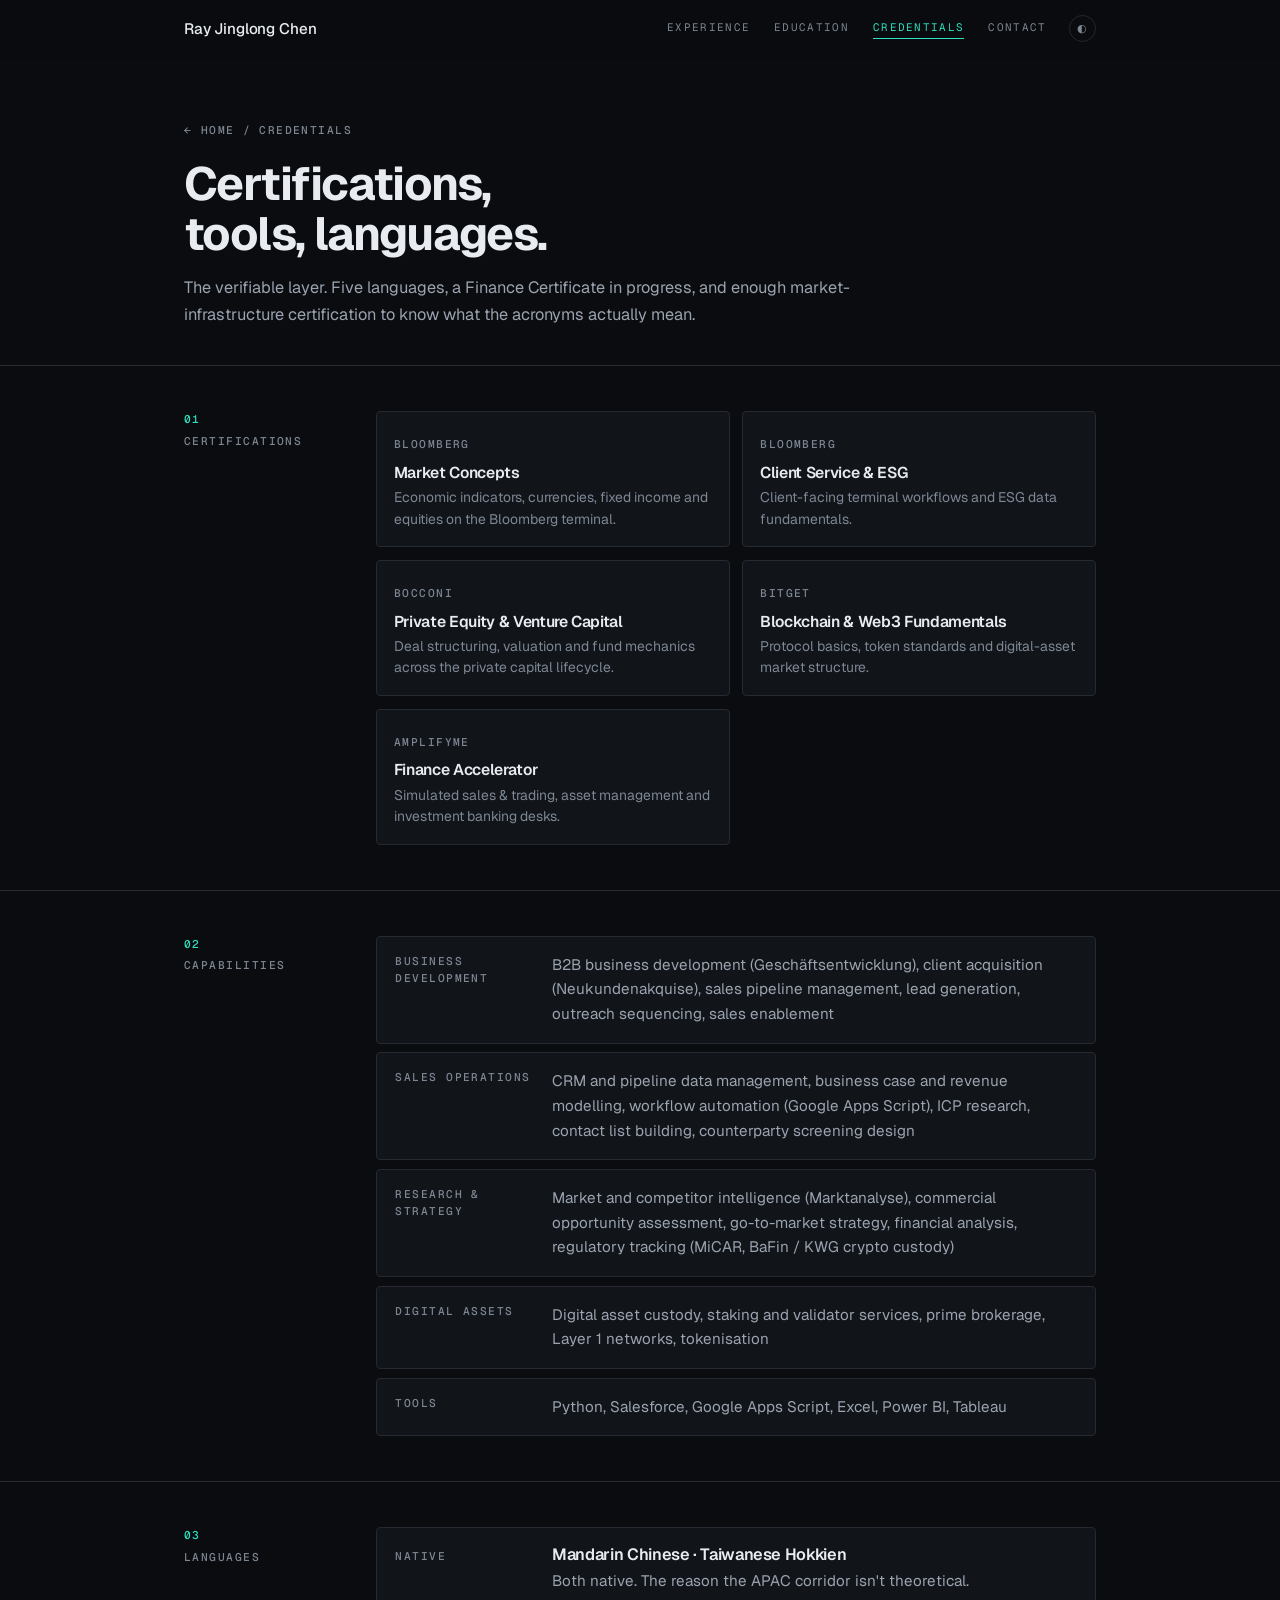
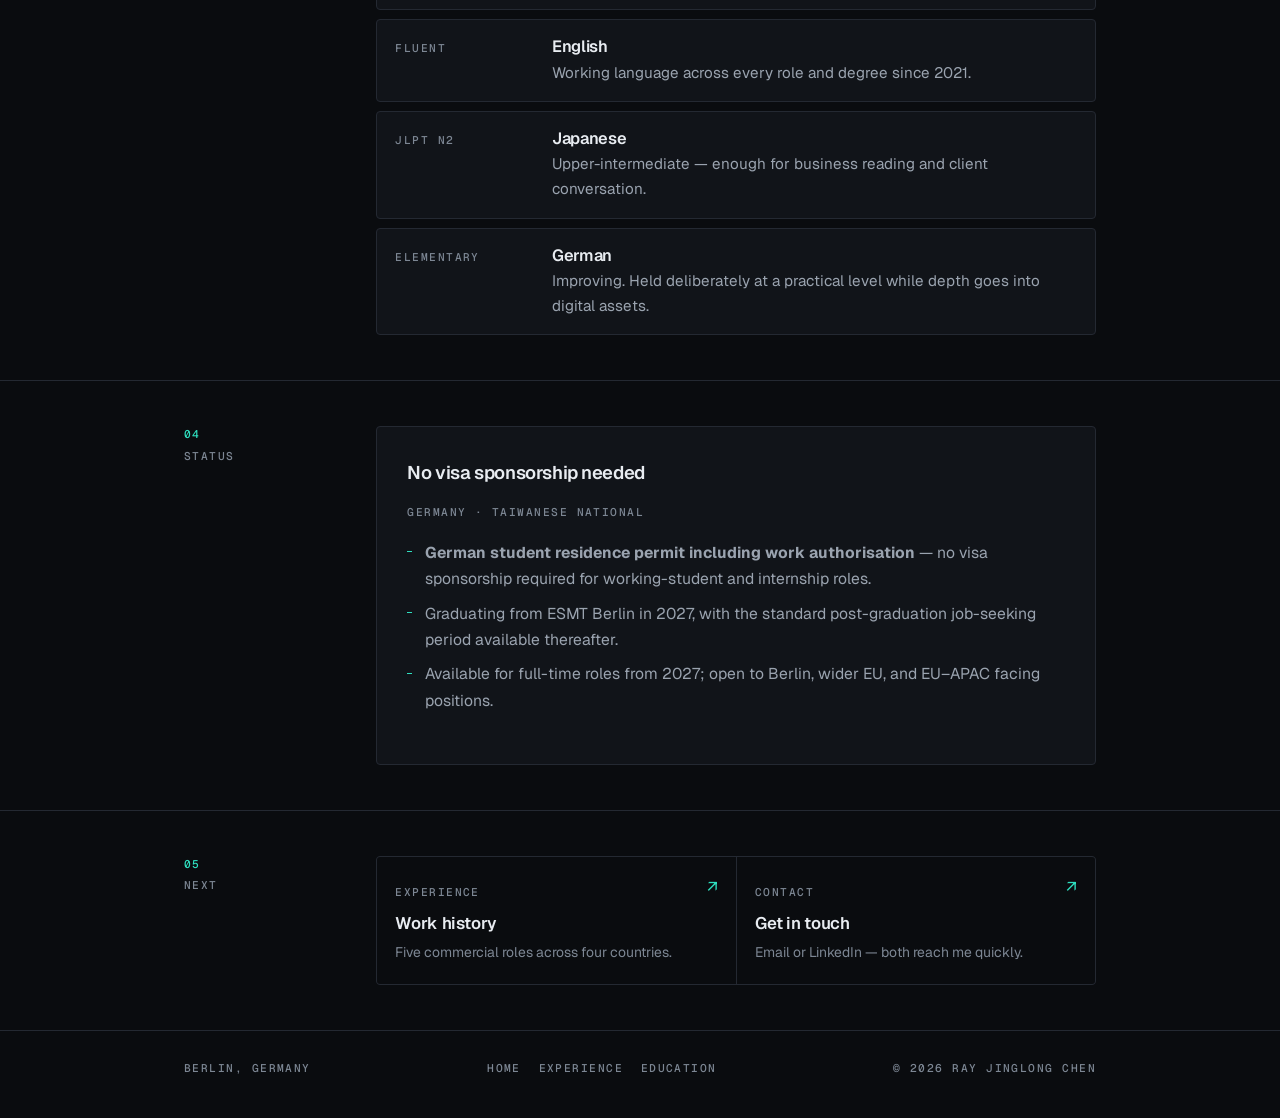
==== credentials.html @ d81d022c "Revert hero lede to three lines; add PolyU summer school Reverts the 66ch widening back to 44ch. Add" ====
<!DOCTYPE html>
<html lang="en">
<head>
<meta charset="utf-8">
<meta name="viewport" content="width=device-width, initial-scale=1">
<title>Credentials — Ray Jinglong Chen</title>
<meta name="description" content="Certifications, capabilities, tools, languages and work authorisation — Bloomberg, Bocconi, Bitget Web3, AmplifyME, JLPT N2.">
<script>(function(){try{var t=localStorage.getItem("theme");document.documentElement.setAttribute("data-theme",t||"dark");}catch(e){document.documentElement.setAttribute("data-theme","dark");}})();</script>
<link rel="icon" href="assets/favicon.svg" type="image/svg+xml">
<link rel="apple-touch-icon" href="assets/favicon.svg">
<link rel="preconnect" href="https://fonts.googleapis.com">
<link rel="preconnect" href="https://fonts.gstatic.com" crossorigin>
<link rel="stylesheet" href="https://fonts.googleapis.com/css2?family=Geist:wght@300..800&amp;family=Geist+Mono:wght@400;500&amp;display=swap">
<link rel="stylesheet" href="assets/site.css?v=1785703611">
</head>
<body>

<div id="glow" aria-hidden="true"></div>
<div id="progress"></div>

<nav id="nav">
  <div class="nav-in">
    <a href="index.html" class="brand">Ray Jinglong Chen</a>
    <div class="nav-links">
      <a href="experience.html">Experience</a>
      <a href="education.html">Education</a>
      <a href="credentials.html" class="active">Credentials</a>
      <a href="index.html#contact">Contact</a>
    </div>
    <button class="theme-btn" id="themeBtn" aria-label="Toggle colour theme" title="Toggle colour theme">◐</button>
    <button class="burger" id="burger" aria-label="Menu" aria-expanded="false"><span></span><span></span><span></span></button>
  </div>
</nav>

<div id="menu">
  <a href="index.html">Home</a>
  <a href="experience.html">Experience</a>
  <a href="education.html">Education</a>
  <a href="credentials.html">Credentials</a>
  <a href="index.html#contact">Contact</a>
</div>

<header class="page">
  <div class="wrap">
    <div class="crumb rv">
      <a class="meta" href="index.html">← Home</a>
      <span class="meta">/</span>
      <span class="meta" data-scramble>Credentials</span>
    </div>
    <h1>
      <span class="ln"><span>Certifications,</span></span>
      <span class="ln"><span>tools, languages.</span></span>
    </h1>
    <p class="page-lede rv">
      The verifiable layer. Five languages, a Finance Certificate in progress, and enough
      market-infrastructure certification to know what the acronyms actually mean.
    </p>
  </div>
</header>

<main>

  <section>
    <div class="wrap sec">
      <div class="sec-label meta rv"><span class="num">01</span> <span data-scramble>Certifications</span></div>
      <div class="rv">
        <div class="cert-grid">
          <div class="cert">
            <span class="meta">Bloomberg</span>
            <h3>Market Concepts</h3>
            <p>Economic indicators, currencies, fixed income and equities on the Bloomberg terminal.</p>
          </div>
          <div class="cert">
            <span class="meta">Bloomberg</span>
            <h3>Client Service &amp; ESG</h3>
            <p>Client-facing terminal workflows and ESG data fundamentals.</p>
          </div>
          <div class="cert">
            <span class="meta">Bocconi</span>
            <h3>Private Equity &amp; Venture Capital</h3>
            <p>Deal structuring, valuation and fund mechanics across the private capital lifecycle.</p>
          </div>
          <div class="cert">
            <span class="meta">Bitget</span>
            <h3>Blockchain &amp; Web3 Fundamentals</h3>
            <p>Protocol basics, token standards and digital-asset market structure.</p>
          </div>
          <div class="cert">
            <span class="meta">AmplifyME</span>
            <h3>Finance Accelerator</h3>
            <p>Simulated sales &amp; trading, asset management and investment banking desks.</p>
          </div>
        </div>
      </div>
    </div>
  </section>

  <section>
    <div class="wrap sec">
      <div class="sec-label meta rv"><span class="num">02</span> <span data-scramble>Capabilities</span></div>
      <div class="rv">
        <div class="lrow cap">
          <span class="meta">Business development</span>
          <p>B2B business development (Geschäftsentwicklung), client acquisition (Neukundenakquise), sales pipeline management, lead generation, outreach sequencing, sales enablement</p>
        </div>
        <div class="lrow cap">
          <span class="meta">Sales operations</span>
          <p>CRM and pipeline data management, business case and revenue modelling, workflow automation (Google Apps Script), ICP research, contact list building, counterparty screening design</p>
        </div>
        <div class="lrow cap">
          <span class="meta">Research &amp; strategy</span>
          <p>Market and competitor intelligence (Marktanalyse), commercial opportunity assessment, go-to-market strategy, financial analysis, regulatory tracking (MiCAR, BaFin / KWG crypto custody)</p>
        </div>
        <div class="lrow cap">
          <span class="meta">Digital assets</span>
          <p>Digital asset custody, staking and validator services, prime brokerage, Layer 1 networks, tokenisation</p>
        </div>
        <div class="lrow cap">
          <span class="meta">Tools</span>
          <p>Python, Salesforce, Google Apps Script, Excel, Power BI, Tableau</p>
        </div>
      </div>
    </div>
  </section>

  <section>
    <div class="wrap sec">
      <div class="sec-label meta rv"><span class="num">03</span> <span data-scramble>Languages</span></div>
      <div class="rv">
        <div class="lrow">
          <span class="meta">Native</span>
          <div><h3>Mandarin Chinese · Taiwanese Hokkien</h3><p>Both native. The reason the APAC corridor isn't theoretical.</p></div>
        </div>
        <div class="lrow">
          <span class="meta">Fluent</span>
          <div><h3>English</h3><p>Working language across every role and degree since 2021.</p></div>
        </div>
        <div class="lrow">
          <span class="meta">JLPT N2</span>
          <div><h3>Japanese</h3><p>Upper-intermediate — enough for business reading and client conversation.</p></div>
        </div>
        <div class="lrow">
          <span class="meta">Elementary</span>
          <div><h3>German</h3><p>Improving. Held deliberately at a practical level while depth goes into digital assets.</p></div>
        </div>
      </div>
    </div>
  </section>

  <section>
    <div class="wrap sec">
      <div class="sec-label meta rv"><span class="num">04</span> <span data-scramble>Status</span></div>
      <div class="rv">
        <div class="panel">
          <h2>No visa sponsorship needed</h2>
          <span class="meta">Germany · Taiwanese national</span>
          <ul>
            <li><strong>German student residence permit including work authorisation</strong> — no visa sponsorship required for working-student and internship roles.</li>
            <li>Graduating from ESMT Berlin in 2027, with the standard post-graduation job-seeking period available thereafter.</li>
            <li>Available for full-time roles from 2027; open to Berlin, wider EU, and EU–APAC facing positions.</li>
          </ul>
        </div>
      </div>
    </div>
  </section>

  <section>
    <div class="wrap sec">
      <div class="sec-label meta rv"><span class="num">05</span> <span data-scramble>Next</span></div>
      <div class="rv">
        <div class="nextgrid">
          <a class="next" href="experience.html">
            <span class="meta">Experience</span><span class="go">↗</span>
            <h3>Work history</h3>
            <p>Five commercial roles across four countries.</p>
          </a>
          <a class="next" href="index.html#contact">
            <span class="meta">Contact</span><span class="go">↗</span>
            <h3>Get in touch</h3>
            <p>Email or LinkedIn — both reach me quickly.</p>
          </a>
        </div>
      </div>
    </div>
  </section>

</main>

<footer>
  <div class="foot-in">
    <span class="meta">Berlin, Germany</span>
    <div class="foot-nav">
      <a class="meta" href="index.html">Home</a>
      <a class="meta" href="experience.html">Experience</a>
      <a class="meta" href="education.html">Education</a>
    </div>
    <span class="meta">© <span id="year">2026</span> Ray Jinglong Chen</span>
  </div>
</footer>

<script src="assets/site.js?v=1785703611"></script>
</body>
</html>
---- assets/site.css ----
/* ===================================================================
   Ray Jinglong Chen — online CV
   Cool graphite + teal. Tech-precise, minimal, generative accents.
   Every text token verified >= 4.5:1 (WCAG AA) in both themes.
   =================================================================== */

:root {
  --paper:   #fafbfc;
  --paper-2: #f1f3f6;
  --paper-3: #e8ebf0;
  --ink:     #0b0d10;
  --ink-2:   #3f4650;
  --ink-3:   #5f6773;
  --rule:    #dfe3e9;
  --rule-2:  #eaedf1;
  --accent:  #00695c;
  --accent-2:#00897b;
  --land:    #a3aebd;

  --head: "Geist", ui-sans-serif, -apple-system, "Segoe UI", Arial, sans-serif;
  --sans: "Geist", ui-sans-serif, -apple-system, "Segoe UI", Roboto, Helvetica, Arial, sans-serif;
  --mono: "Geist Mono", ui-monospace, SFMono-Regular, "SF Mono", Menlo, Consolas, monospace;

  --gutter: clamp(1.25rem, 5vw, 3.5rem);
  --max: 64rem;
  --label-col: 8.5rem;
}

@media (prefers-color-scheme: dark) {
  :root {
    --paper:#0a0c0f; --paper-2:#111419; --paper-3:#171b21;
    --ink:#e8ecf1; --ink-2:#9aa3af; --ink-3:#7d8794;
    --rule:#242932; --rule-2:#1a1e25;
    --accent:#2ee0c0; --accent-2:#5cf0d6; --land:#3a4451;
  }
}
:root[data-theme="dark"] {
  --paper:#0a0c0f; --paper-2:#111419; --paper-3:#171b21;
  --ink:#e8ecf1; --ink-2:#9aa3af; --ink-3:#7d8794;
  --rule:#242932; --rule-2:#1a1e25;
  --accent:#2ee0c0; --accent-2:#5cf0d6; --land:#3a4451;
}
:root[data-theme="light"] {
  --paper:#fafbfc; --paper-2:#f1f3f6; --paper-3:#e8ebf0;
  --ink:#0b0d10; --ink-2:#3f4650; --ink-3:#5f6773;
  --rule:#dfe3e9; --rule-2:#eaedf1;
  --accent:#00695c; --accent-2:#00897b; --land:#a3aebd;
}

* { box-sizing: border-box; }
html { scroll-behavior: smooth; scroll-padding-top: 5.5rem; -webkit-text-size-adjust: 100%; }

body {
  margin: 0;
  background: var(--paper);
  color: var(--ink);
  font-family: var(--sans);
  font-size: 1.0625rem;
  line-height: 1.65;
  -webkit-font-smoothing: antialiased;
  -moz-osx-font-smoothing: grayscale;
  font-synthesis: none;
  font-optical-sizing: auto;
  font-feature-settings: "kern","liga","calt";
  overflow-x: hidden;
}
a { color: inherit; }

.wrap { max-width: var(--max); margin: 0 auto; padding: 0 var(--gutter); }

h1, h2, h3, .stat .n, .btn, #menu a {
  font-family: var(--head);
  font-weight: 600;
  letter-spacing: -0.022em;
}
h1 { font-weight: 700; letter-spacing: -0.035em; }

.meta {
  font-family: var(--mono);
  font-size: 0.7rem;
  font-weight: 500;
  letter-spacing: 0.13em;
  text-transform: uppercase;
  color: var(--ink-3);
  font-variant-numeric: tabular-nums;
  line-height: 1.5;
}

/* ── page transition ─────────────────────────────────── */
body { opacity: 1; transition: opacity .28s ease; }
body.booting, body.leaving { opacity: 0; }

#progress {
  position: fixed; top: 0; left: 0; height: 2px; width: 100%;
  transform: scaleX(0); transform-origin: left;
  background: linear-gradient(90deg, var(--accent), var(--accent-2));
  z-index: 90; will-change: transform;
}

/* ── nav ─────────────────────────────────────────────── */
nav {
  position: sticky; top: 0; z-index: 70;
  background: color-mix(in srgb, var(--paper) 85%, transparent);
  backdrop-filter: blur(16px) saturate(150%);
  -webkit-backdrop-filter: blur(16px) saturate(150%);
  border-bottom: 1px solid transparent;
  transition: border-color .25s ease;
}
nav.stuck { border-bottom-color: var(--rule); }
.nav-in {
  max-width: var(--max); margin: 0 auto;
  padding: 0.95rem var(--gutter);
  display: flex; align-items: center; gap: 1.4rem;
}
.brand {
  font-family: var(--head); font-weight: 500; font-size: 0.95rem;
  letter-spacing: -0.01em; text-decoration: none; margin-right: auto;
}
.brand .dot { color: var(--accent); }

.nav-links { display: flex; align-items: center; gap: 1.5rem; }
.nav-links a {
  font-family: var(--mono); font-size: 0.68rem; letter-spacing: 0.12em;
  text-transform: uppercase; text-decoration: none; color: var(--ink-3);
  position: relative; padding-bottom: 2px; transition: color .2s ease; white-space: nowrap;
}
.nav-links a::after {
  content: ""; position: absolute; left: 0; bottom: 0; width: 100%; height: 1px;
  background: var(--accent); transform: scaleX(0); transform-origin: left;
  transition: transform .3s cubic-bezier(.4,0,.2,1);
}
.nav-links a:hover { color: var(--ink); }
.nav-links a:hover::after, .nav-links a.active::after { transform: scaleX(1); }
.nav-links a.active { color: var(--accent); }

.theme-btn {
  background: none; border: 1px solid var(--rule); border-radius: 999px;
  width: 1.7rem; height: 1.7rem; flex: none; display: grid; place-items: center;
  cursor: pointer; color: var(--ink-3); font-size: 0.7rem; line-height: 1; padding: 0;
  transition: color .2s, border-color .2s, transform .4s cubic-bezier(.4,0,.2,1);
}
.theme-btn:hover { color: var(--accent); border-color: var(--accent); transform: rotate(180deg); }

.burger { display: none; background: none; border: none; cursor: pointer; padding: 0.3rem; width: 1.8rem; height: 1.8rem; flex: none; position: relative; z-index: 82; }
.burger span { display: block; height: 1px; width: 100%; background: var(--ink); transition: transform .35s cubic-bezier(.4,0,.2,1), opacity .2s ease; }
.burger span + span { margin-top: 5px; }
body.menu-open .burger span:nth-child(1) { transform: translateY(6px) rotate(45deg); }
body.menu-open .burger span:nth-child(2) { opacity: 0; }
body.menu-open .burger span:nth-child(3) { transform: translateY(-6px) rotate(-45deg); }

#menu {
  position: fixed; inset: 0; z-index: 80; background: var(--paper);
  display: flex; flex-direction: column; justify-content: center; padding: 0 var(--gutter);
  clip-path: inset(0 0 100% 0); transition: clip-path .55s cubic-bezier(.76,0,.24,1);
  pointer-events: none;
}
body.menu-open #menu { clip-path: inset(0 0 0 0); pointer-events: auto; }
#menu a {
  font-size: clamp(1.9rem, 8vw, 2.9rem); text-decoration: none; line-height: 1.3;
  padding: 0.3rem 0; display: block; opacity: 0; transform: translateY(18px);
  transition: opacity .45s ease, transform .45s cubic-bezier(.22,1,.36,1), color .2s;
}
#menu a:hover { color: var(--accent); }
body.menu-open #menu a { opacity: 1; transform: none; }
body.menu-open #menu a:nth-child(1) { transition-delay: .16s; }
body.menu-open #menu a:nth-child(2) { transition-delay: .21s; }
body.menu-open #menu a:nth-child(3) { transition-delay: .26s; }
body.menu-open #menu a:nth-child(4) { transition-delay: .31s; }
body.menu-open #menu a:nth-child(5) { transition-delay: .36s; }

/* ── flow field ──────────────────────────────────────── */
.flowwrap { position: relative; overflow: hidden; }
.flowfield {
  content-visibility: auto;
  position: absolute; inset: 0; width: 100%; height: 100%; z-index: 0; pointer-events: none;
  -webkit-mask-image: linear-gradient(180deg, transparent 58%, #000 74%, #000 88%, transparent 97%);
  mask-image: linear-gradient(180deg, transparent 58%, #000 74%, #000 88%, transparent 97%);
}
/* Every child except the canvas must sit above it. Matching only ".wrap"
   missed <header class="hero">, which let the canvas paint over the text. */
.flowwrap > :not(.flowfield) { position: relative; z-index: 1; }

/* ── hero ────────────────────────────────────────────── */
header.hero { padding: clamp(2.2rem, 6vh, 3.6rem) 0 clamp(5rem, 11vh, 7.5rem); border-bottom: 1px solid var(--rule); }
.hero-eyebrow { display: flex; align-items: center; gap: 0.65rem; margin-bottom: 1.7rem; }
.pulse { width: 6px; height: 6px; border-radius: 50%; background: var(--accent); flex: none; animation: pulse 2.6s ease-out infinite; }
@keyframes pulse {
  0% { box-shadow: 0 0 0 0 color-mix(in srgb, var(--accent) 55%, transparent); }
  70% { box-shadow: 0 0 0 8px color-mix(in srgb, var(--accent) 0%, transparent); }
  100% { box-shadow: 0 0 0 0 color-mix(in srgb, var(--accent) 0%, transparent); }
}

h1 { font-size: clamp(1.9rem, 4.6vw, 2.9rem); line-height: 1.08; margin: 0 0 0.7rem; max-width: 17ch; }
h1 em { font-style: normal; color: var(--accent); }
.ln { display: block; overflow: hidden; }
.ln > span { display: block; transform: translateY(105%); transition: transform .9s cubic-bezier(.16,1,.3,1); }
.ready .ln > span { transform: none; }
.ready .ln:nth-child(2) > span { transition-delay: .08s; }
.ready .ln:nth-child(3) > span { transition-delay: .16s; }

.hero-lede { color: var(--ink-2); margin: 0; font-size: 1.05rem; line-height: 1.6; max-width: 44ch; }
/* Eyebrow above the name: prominence from position, not size. */
.hero-eyebrow-line {
  font-size: 0.8rem; letter-spacing: 0.14em; color: var(--ink-2);
  margin: 0 0 0.9rem;
}
.hero-eyebrow-line b { color: var(--accent); font-weight: 500; }
.hero-role b { color: var(--accent); font-weight: 500; }

.links { display: flex; flex-wrap: wrap; gap: 1.3rem; margin-top: 1.5rem; align-items: center; }
.link-a {
  font-family: var(--mono); font-size: 0.7rem; letter-spacing: 0.12em; text-transform: uppercase;
  text-decoration: none; color: var(--ink); border-bottom: 1px solid var(--rule);
  padding-bottom: 0.3rem; display: inline-flex; align-items: center; gap: 0.45rem;
  transition: border-color .25s ease, color .25s ease;
}
.link-a .arw { transition: transform .25s cubic-bezier(.4,0,.2,1); color: var(--accent); }
.link-a:hover { color: var(--accent); border-color: var(--accent); }
.link-a:hover .arw { transform: translateX(3px); }

/* ── page header (subpages) ──────────────────────────── */
header.page { padding: clamp(2.5rem, 7vh, 4rem) 0 clamp(1.8rem, 4vh, 2.6rem); border-bottom: 1px solid var(--rule); }
header.page h1 { font-size: clamp(1.9rem, 5vw, 2.9rem); margin-bottom: 0.9rem; max-width: 20ch; }
.page-lede { color: var(--ink-2); font-size: 1.02rem; line-height: 1.7; max-width: 46rem; margin: 0; }
.crumb { display: flex; align-items: center; gap: 0.5rem; margin-bottom: 1.3rem; }
.crumb a { text-decoration: none; }
.crumb a:hover { color: var(--accent); }

/* ── ticker ──────────────────────────────────────────── */
.ticker {
  border-bottom: 1px solid var(--rule); overflow: hidden; padding: 0.75rem 0;
  -webkit-mask-image: linear-gradient(90deg, transparent, #000 8%, #000 92%, transparent);
  mask-image: linear-gradient(90deg, transparent, #000 8%, #000 92%, transparent);
}
.ticker-track { display: flex; width: max-content; animation: slide 48s linear infinite; }
.ticker:hover .ticker-track { animation-play-state: paused; }
.ticker-set { display: flex; align-items: center; flex: none; }
.ticker-set span {
  font-family: var(--mono); font-size: 0.68rem; letter-spacing: 0.13em;
  text-transform: uppercase; color: var(--ink-3); padding: 0 1.1rem; white-space: nowrap;
}
.ticker-set i { color: var(--accent); font-style: normal; font-size: 0.5rem; }
@keyframes slide { to { transform: translateX(-50%); } }

/* ── sections ────────────────────────────────────────── */
section { border-bottom: 1px solid var(--rule); padding: clamp(2.2rem, 5vh, 3.4rem) 0; }
section:last-of-type { border-bottom: none; }
.sec { display: grid; grid-template-columns: var(--label-col) 1fr; gap: clamp(1.5rem, 5vw, 3.5rem); align-items: start; }
.sec-label { position: sticky; top: 5.5rem; }
.sec-label .num { display: block; color: var(--accent); margin-bottom: 0.3rem; }
.sec--stack { display: block; }
.sec--stack .sec-label { position: static; margin-bottom: 1.8rem; }

.prose { max-width: 42rem; }
.prose p { margin: 0 0 1rem; color: var(--ink-2); font-size: 1.0625rem; line-height: 1.72; }
.prose p:last-child { margin-bottom: 0; }
.prose strong { color: var(--ink); font-weight: 600; }

/* ── roles ───────────────────────────────────────────── */
.job {
  background: var(--paper-2); border: 1px solid var(--rule); border-radius: 4px;
  padding: clamp(1.15rem, 2.6vw, 1.6rem); margin-bottom: 0.7rem;
  transition: border-color .3s ease, transform .3s cubic-bezier(.22,1,.36,1);
}
.job:last-child { margin-bottom: 0; }
.job:hover { transform: translateY(-2px); }
.job-head { display: flex; flex-wrap: wrap; align-items: baseline; justify-content: space-between; gap: 0.4rem 1.5rem; }
.job h2, .job h3 { font-size: 1.12rem; margin: 0; line-height: 1.3; }
.job .role-t { display: block; font-family: var(--sans); font-size: 0.9rem; color: var(--ink-2); letter-spacing: 0; margin-top: 0.22rem; font-weight: 400; }
.job-sub { font-size: 0.88rem; color: var(--ink-3); margin: 0.6rem 0 0.85rem; }

.job ul, .plain-ul { margin: 0; padding: 0; list-style: none; }
.job li, .plain-ul li {
  color: var(--ink-2); font-size: 0.98rem; line-height: 1.68;
  margin-bottom: 0.5rem; padding-left: 1.1rem; position: relative;
}
.job li::before, .plain-ul li::before {
  content: ""; position: absolute; left: 0; top: 0.72em; width: 5px; height: 1px; background: var(--accent);
}
.job li:last-child, .plain-ul li:last-child { margin-bottom: 0; }

/* ── panel ───────────────────────────────────────────── */
/* Shared cursor spotlight. isolation:isolate lets the z-index:-1 pseudo sit
   above the card's own background but below its content — so absolutely
   positioned children (.next .go) keep their placement. */
.panel, .job, .lrow, .cert, .next {
  position: relative;
  overflow: hidden;
  isolation: isolate;
}
.panel::before, .job::before, .lrow::before, .cert::before, .next::before {
  content: ""; position: absolute; z-index: -1;
  width: 20rem; height: 20rem; border-radius: 50%;
  background: radial-gradient(circle, color-mix(in srgb, var(--accent) 14%, transparent), transparent 68%);
  left: var(--mx, 50%); top: var(--my, 50%); transform: translate(-50%, -50%);
  opacity: 0; transition: opacity .4s ease; pointer-events: none;
}
.panel:hover::before, .job:hover::before, .lrow:hover::before,
.cert:hover::before, .next:hover::before { opacity: 1; }

.panel {
  background: var(--paper-2); border: 1px solid var(--rule); border-radius: 4px;
  padding: clamp(1.3rem, 3vw, 1.9rem);
}
.panel h2, .panel h3 { font-size: 1.15rem; margin: 0 0 0.5rem; }
.panel ul { margin: 1rem 0 1.2rem; padding: 0; list-style: none; }
.panel li { color: var(--ink-2); font-size: 0.98rem; line-height: 1.68; margin-bottom: 0.5rem; padding-left: 1.1rem; position: relative; }
.panel li::before { content: ""; position: absolute; left: 0; top: 0.72em; width: 5px; height: 1px; background: var(--accent); }

.tags { display: flex; flex-wrap: wrap; gap: 0.35rem; }
.tag {
  font-family: var(--mono); font-size: 0.65rem; letter-spacing: 0.08em; text-transform: uppercase;
  color: var(--ink-2); border: 1px solid var(--rule); border-radius: 3px; padding: 0.26rem 0.5rem;
  white-space: nowrap; transition: color .2s, border-color .2s, transform .2s;
}
.tag:hover { color: var(--accent); border-color: var(--accent); transform: translateY(-2px); }

.note { font-size: 0.9rem; color: var(--ink-3); line-height: 1.65; margin: 1.2rem 0 0; padding-top: 1rem; border-top: 1px solid var(--rule); }

/* ── ledger rows ─────────────────────────────────────── */
.lrow {
  display: grid; grid-template-columns: 8.5rem 1fr; gap: 1.3rem;
  background: var(--paper-2); border: 1px solid var(--rule); border-radius: 4px;
  padding: 1rem 1.15rem; margin-bottom: 0.55rem; align-items: baseline;
  transition: border-color .3s ease, transform .3s cubic-bezier(.22,1,.36,1);
}
.lrow:last-child { margin-bottom: 0; }
.lrow:hover { transform: translateY(-2px); }
.lrow h3 { font-size: 1.02rem; margin: 0 0 0.15rem; line-height: 1.35; }
.lrow p { margin: 0; font-size: 0.95rem; color: var(--ink-2); line-height: 1.62; }
.lrow.cap { align-items: start; }

/* ── card grid ───────────────────────────────────────── */
.cert-grid { display: grid; grid-template-columns: repeat(auto-fill, minmax(14.5rem, 1fr)); gap: 0.8rem; }
.cert {
  border: 1px solid var(--rule); border-radius: 4px; padding: 1rem 1.05rem;
  background: var(--paper-2); position: relative; overflow: hidden;
  transition: transform .3s cubic-bezier(.22,1,.36,1), border-color .3s;
}
.cert::after {
  content: ""; position: absolute; left: 0; top: 0; width: 2px; height: 100%;
  background: var(--accent); transform: scaleY(0); transform-origin: bottom;
  transition: transform .35s cubic-bezier(.4,0,.2,1);
}
.cert:hover { transform: translateY(-3px); }
.cert:hover::after { transform: scaleY(1); }
.cert h3 { font-size: 0.98rem; margin: 0.35rem 0 0.25rem; line-height: 1.35; }
.cert p { margin: 0; font-size: 0.87rem; color: var(--ink-3); line-height: 1.55; }

/* ── stats ───────────────────────────────────────────── */
.stats { display: flex; flex-wrap: wrap; gap: 1.4rem 2.4rem; margin: 0 0 1.8rem; padding: 1.1rem 0; border-top: 1px solid var(--rule-2); border-bottom: 1px solid var(--rule-2); }
.stat .n { font-size: 1.75rem; line-height: 1; display: block; margin-bottom: 0.3rem; font-variant-numeric: tabular-nums; }
.stat .n .plus { color: var(--accent); }

/* ── next links ──────────────────────────────────────── */
.nextgrid { display: grid; grid-template-columns: repeat(auto-fit, minmax(12rem, 1fr)); gap: 1px; background: var(--rule); border: 1px solid var(--rule); border-radius: 4px; overflow: hidden; }
.next { background: var(--paper); padding: 1.2rem 1.15rem 1.3rem; text-decoration: none; display: block; position: relative; transition: background .3s ease; }
.next:hover { background: var(--paper-2); }
.next h3 { font-size: 1.05rem; margin: 0.4rem 0 0.25rem; }
.next p { margin: 0; font-size: 0.87rem; color: var(--ink-3); line-height: 1.55; }
.next .go { position: absolute; right: 1.1rem; top: 1.1rem; color: var(--accent); transition: transform .3s cubic-bezier(.4,0,.2,1); }
.next:hover .go { transform: translate(3px,-3px); }

/* ── contact ─────────────────────────────────────────── */
.contact-lead { font-size: clamp(1.4rem, 3.2vw, 1.9rem); line-height: 1.25; margin: 0 0 1rem; max-width: 22ch; }
.contact-lead em { font-style: normal; color: var(--accent); }
.channel { display: flex; align-items: baseline; gap: 0.8rem; padding: 0.85rem 0; border-top: 1px solid var(--rule-2); text-decoration: none; transition: padding-left .25s ease; }
.channel:first-of-type { border-top: none; }
.channel:hover { padding-left: 0.45rem; }
/* sized for the longest label (NATIONALITY); never shrinks into the value */
.channel .ch-label { flex: 0 0 7.5rem; white-space: nowrap; }
.channel .ch-value { font-size: 1rem; line-height: 1.35; overflow-wrap: anywhere; font-family: var(--head); font-weight: 500; letter-spacing: -0.01em; }
.channel:hover .ch-value { color: var(--accent); }
.copy-btn {
  font-family: var(--mono); font-size: 0.6rem; letter-spacing: 0.11em; text-transform: uppercase;
  background: none; border: 1px solid var(--rule); border-radius: 3px; color: var(--ink-3);
  padding: 0.22rem 0.45rem; cursor: pointer; margin-left: 0.5rem;
  transition: color .2s, border-color .2s;
}
.copy-btn:hover, .copy-btn.done { color: var(--accent); border-color: var(--accent); }

footer { border-top: 1px solid var(--rule); padding: 1.8rem 0 2.6rem; }
.foot-in { max-width: var(--max); margin: 0 auto; padding: 0 var(--gutter); display: flex; flex-wrap: wrap; gap: 0.9rem 2rem; justify-content: space-between; align-items: baseline; }
.foot-nav { display: flex; flex-wrap: wrap; gap: 1.1rem; }
footer a { text-decoration: none; }
footer a:hover { color: var(--accent); }

/* ── world map ───────────────────────────────────────── */
.map-head { display: flex; flex-wrap: wrap; align-items: baseline; justify-content: space-between; gap: 0.8rem; margin-bottom: 1.3rem; }
.map-title { font-size: clamp(1.2rem, 2.8vw, 1.5rem); margin: 0; line-height: 1.3; max-width: 26ch; }
.map-title em { font-style: normal; color: var(--accent); }

.map-layout { display: grid; grid-template-columns: 1fr; gap: 0.9rem; }
.map-box { position: relative; width: 100%; max-width: 38rem; margin: 0 auto; background: var(--paper-2); border: 1px solid var(--rule); border-radius: 4px; padding: 0.4rem; overflow: hidden; }
.map-box svg { display: block; width: 100%; height: auto; }

.dot-land { fill: var(--land); }
.arc { fill: none; stroke: var(--accent); stroke-width: 2; stroke-linecap: round; opacity: 0.3; transition: opacity .3s ease; }
.arc.dim { opacity: 0.1; }
.arc.hot { opacity: 0.8; }
.arc-flow {
  fill: none; stroke: var(--accent); stroke-width: 3; stroke-linecap: round;
  stroke-dasharray: 3.5 20; opacity: 0.9; animation: dashflow 2.6s linear infinite; transition: opacity .3s ease;
}
.arc-flow.dim { opacity: 0.18; }
@keyframes dashflow { to { stroke-dashoffset: -47; } }
.flyer { fill: var(--accent); }

.node { cursor: pointer; }
.node .halo { fill: var(--accent); opacity: 0; transition: opacity .3s ease; }
.node .ring { fill: none; stroke: var(--accent); stroke-width: 1; opacity: 0; }
.node .core { fill: var(--accent); transition: r .3s cubic-bezier(.34,1.56,.64,1); }
.node .hit { fill: transparent; }
.node:hover .halo, .node.on .halo { opacity: 0.22; }
.node:hover .core, .node.on .core { r: 17; }
.node:focus { outline: none; }
.node:focus-visible .halo { opacity: 0.3; }
.node.now .ring { opacity: 0.7; animation: sonar 2.8s ease-out infinite; }
@keyframes sonar { 0% { r: 14; opacity: .65; } 100% { r: 46; opacity: 0; } }

.node-label {
  font-family: var(--mono); font-size: 26px; font-weight: 500; letter-spacing: 0.04em;
  text-transform: uppercase; fill: var(--ink-2); opacity: .75;
  transition: opacity .25s ease, fill .25s ease; pointer-events: none;
  paint-order: stroke fill; stroke: var(--paper-2); stroke-width: 7px;
  stroke-linejoin: round;
}
.node:hover .node-label, .node.on .node-label { opacity: 1; fill: var(--ink); }
.node.now .node-label { opacity: 1; fill: var(--accent); }

.map-list { display: flex; flex-direction: row; flex-wrap: wrap; gap: 0 1.4rem; }
.place {
  text-align: left; background: none; border: none;
  padding: 0.4rem 0.15rem; cursor: pointer; font: inherit; color: var(--ink-2);
  display: flex; align-items: baseline; gap: 0.5rem; width: auto;
  transition: color .2s ease, padding-left .25s ease;
}
.place:first-child { border-top: none; }
.place:hover, .place.on { color: var(--ink); padding-left: 0.45rem; }
.place .yr { font-family: var(--mono); font-size: 0.62rem; letter-spacing: 0.06em; color: var(--ink-3); flex: none; width: 2.9rem; }
.place:hover .yr, .place.on .yr { color: var(--accent); }
.place .city { font-size: 0.88rem; line-height: 1.3; }
.place .city small { display: block; font-size: 0.7rem; color: var(--ink-3); margin-top: 0.08rem; }

.map-readout { margin-top: 0; padding: 0.85rem 0.95rem; border: 1px solid var(--rule); border-radius: 4px; background: var(--paper-2); min-height: 5.6rem; }
.map-readout .ro-city { font-family: var(--head); font-weight: 500; font-size: 1rem; margin: 0 0 0.1rem; letter-spacing: -0.01em; }
.map-readout .ro-body { font-size: 0.87rem; color: var(--ink-2); margin: 0.35rem 0 0; line-height: 1.55; }

/* ── reveal ──────────────────────────────────────────── */
.rv { opacity: 0; transform: translateY(14px); transition: opacity .7s ease, transform .7s cubic-bezier(.22,1,.36,1); }
.rv.in { opacity: 1; transform: none; }

/* ── responsive ──────────────────────────────────────── */
@media (max-width: 900px) {
  .place .city small { display: none; }
}
@media (max-width: 820px) {
  .sec { grid-template-columns: 1fr; gap: 1.3rem; }
  .sec-label { position: static; }
}
@media (max-width: 720px) {
  .nav-links { display: none; }
  .burger { display: block; }
  .nav-in { gap: 0.8rem; }
  .theme-btn { margin-left: auto; }
}
@media (max-width: 640px) {
  .lrow { grid-template-columns: 1fr; gap: 0.3rem; }
  .job-head { display: block; }
  .job-head .meta { display: block; margin-top: 0.4rem; }
  h1 { max-width: none; }
  .stats { gap: 1rem 1.6rem; }
  .stat .n { font-size: 1.45rem; }
}

@media (prefers-reduced-motion: reduce) {
  html { scroll-behavior: auto; }
  .rv { opacity: 1; transform: none; }
  .ln > span { transform: none !important; }
  .pulse, .ticker-track, .arc-flow, .node.now .ring { animation: none; }
  body, body.booting, body.leaving { opacity: 1 !important; }
  * { transition-duration: .01ms !important; }
}

/* ── company marks ───────────────────────────────────── */
/* Monograms by default — no third-party trademark assets, nothing to fetch.
   To use a real logo instead, drop a file in assets/logos/ and replace the
   span's text with <img src="assets/logos/finoa.svg" alt="">. */
.job-id { display: flex; align-items: flex-start; gap: 0.8rem; min-width: 0; }
.logo {
  flex: none; width: 2.3rem; height: 2.3rem; border-radius: 5px;
  border: 1px solid var(--rule); background: var(--paper-2);
  display: grid; place-items: center; overflow: hidden;
  font-family: var(--mono); font-size: 0.68rem; font-weight: 500;
  letter-spacing: 0.04em; color: var(--accent);
  transition: border-color .3s ease, background .3s ease, transform .3s cubic-bezier(.22,1,.36,1);
}
.logo img { width: 100%; height: 100%; object-fit: contain; padding: 0.28rem; }
.job:hover .logo, .lrow:hover .logo { border-color: var(--accent); background: var(--paper-3); transform: translateY(-2px); }
.lrow .job-id { align-items: center; }
@media (max-width: 640px) { .logo { width: 2rem; height: 2rem; font-size: 0.62rem; } }

/* ── contact icons ───────────────────────────────────── */
.channel { align-items: center; }
.ch-icon {
  flex: none; width: 2rem; height: 2rem; border-radius: 5px;
  border: 1px solid var(--rule); background: var(--paper-2);
  display: grid; place-items: center; color: var(--ink-3);
  transition: color .25s ease, border-color .25s ease, background .25s ease;
}
.ch-icon svg { width: 1rem; height: 1rem; display: block; }
.channel:hover .ch-icon { color: var(--accent); border-color: var(--accent); background: var(--paper-3); }
.channel .ch-value { flex: 1; min-width: 0; }
.ch-ext { color: var(--ink-3); flex: none; transition: transform .25s cubic-bezier(.4,0,.2,1), color .25s; }
.channel:hover .ch-ext { color: var(--accent); transform: translate(2px,-2px); }
.copy-btn { flex: none; }
@media (max-width: 560px) {
  .channel { flex-wrap: wrap; }
  .channel .ch-label { width: auto; }
  .channel .ch-value { flex: 1 1 100%; order: 3; }
}


/* ── page-wide cursor glow ───────────────────────────── */
/* z-index:-1 puts it above the page background but beneath all content, so it
   shows through the gutters and between cards. Opaque cards occlude it — they
   have their own local spotlight. */
#glow {
  position: fixed; left: 0; top: 0; z-index: -1; pointer-events: none;
  width: 42rem; height: 42rem; margin: -21rem 0 0 -21rem; border-radius: 50%;
  background: radial-gradient(circle closest-side,
              color-mix(in srgb, var(--accent) 16%, transparent), transparent);
  transform: translate3d(-100vw, -100vh, 0);
  opacity: 0; transition: opacity .6s ease; will-change: transform;
}
body.glow-on #glow { opacity: 1; }
@media (prefers-reduced-motion: reduce) { #glow { display: none; } }
@media (hover: none) { #glow { display: none; } }

/* Real logos carry their own shape — no tile, no border, no background.
   The image is capped by max-height/max-width and never clipped: the old rule
   relied on overflow:hidden on a fixed square, which cropped wide marks. */
.logo.has-img {
  width: auto;
  height: auto;
  min-width: 0;
  max-width: 7rem;
  overflow: visible;
  background: none;
  border: none;
  border-radius: 0;
  display: inline-flex;
  align-items: center;
}
.logo.has-img img {
  display: block;
  width: auto;
  height: auto;
  max-height: 1.75rem;
  max-width: 7rem;
  padding: 0;
  object-fit: contain;
}
.job:hover .logo.has-img, .lrow:hover .logo.has-img {
  background: none; border-color: transparent;
}

/* ── night mode: let the corridor glow ───────────────── */
@media (prefers-color-scheme: dark) {
  .dot-land { fill: var(--land); opacity: .85; }
  .arc { opacity: .38; }
  .node .core { filter: drop-shadow(0 0 5px color-mix(in srgb, var(--accent) 75%, transparent)); }
  .node.now .core { filter: drop-shadow(0 0 9px color-mix(in srgb, var(--accent) 90%, transparent)); }
  .flyer { filter: drop-shadow(0 0 6px color-mix(in srgb, var(--accent) 85%, transparent)); }
  .map-box { background: #070809; }
}
:root[data-theme="dark"] .dot-land { fill: var(--land); opacity: .85; }
:root[data-theme="dark"] .arc { opacity: .38; }
:root[data-theme="dark"] .node .core {
  filter: drop-shadow(0 0 5px color-mix(in srgb, var(--accent) 75%, transparent));
}
:root[data-theme="dark"] .node.now .core {
  filter: drop-shadow(0 0 9px color-mix(in srgb, var(--accent) 90%, transparent));
}
:root[data-theme="dark"] .flyer {
  filter: drop-shadow(0 0 6px color-mix(in srgb, var(--accent) 85%, transparent));
}
:root[data-theme="dark"] .map-box { background: #070809; }

/* headings that resolve on hover/tap — stop the cipher glyphs reflowing the line */
.decryptable { font-variant-numeric: tabular-nums; }
@media (hover: hover) { .decryptable { cursor: default; } }

/* ── social buttons ──────────────────────────────────── */
.social { display: flex; gap: 0.6rem; align-items: center; }
.social--contact { margin: 0 0 1.2rem; }
.soc {
  width: 2.75rem; height: 2.75rem; flex: none;   /* 44px — full touch target */
  border-radius: 50%; display: grid; place-items: center;
  border: 1px solid var(--rule); background: transparent; color: var(--ink-2);
  text-decoration: none;
  transition: background .25s ease, color .25s ease, border-color .25s ease, transform .25s cubic-bezier(.22,1,.36,1);
}
.soc svg { width: 1.15rem; height: 1.15rem; display: block; }
.soc:hover { transform: translateY(-2px); border-color: var(--accent); color: var(--accent); }
.soc:focus-visible { outline: 2px solid var(--accent); outline-offset: 3px; }
/* both buttons share one treatment — a lone outlined sibling read as unfinished */
.soc { background: var(--accent); border-color: var(--accent); color: var(--paper); }
.soc:hover { background: var(--accent-2); border-color: var(--accent-2); color: var(--paper); transform: translateY(-2px); }

/* ── large screens ───────────────────────────────────── */
/* At 64rem the page reads as a narrow column stranded in the middle of a big
   display. Widen the shell and the label rail together so the proportions
   hold; body copy keeps its own max-width so line length never suffers. */
@media (min-width: 1500px) {
  :root { --max: 74rem; --label-col: 11rem; }
  section { padding: clamp(3.2rem, 7vh, 4.6rem) 0; }
  .map-box { max-width: 44rem; }
}
@media (min-width: 1800px) {
  :root { --max: 80rem; --label-col: 12rem; }
}

/* ── explicit light theme must beat the OS dark media query ──────────── */
/* Without these, a user on a dark-OS machine who toggles the site to light
   keeps the dark map treatment, because the media query still matches. */
:root[data-theme="light"] .dot-land { fill: var(--land); opacity: 1; }
:root[data-theme="light"] .arc { opacity: .3; }
:root[data-theme="light"] .node .core,
:root[data-theme="light"] .node.now .core,
:root[data-theme="light"] .flyer { filter: none; }
:root[data-theme="light"] .map-box { background: var(--paper-2); }

/* ── hero status line ────────────────────────────────── */
/* The three facts a recruiter screens on, kept in the first viewport. */
.hero-status {
  display: flex; align-items: center; flex-wrap: wrap; gap: 0.5rem;
  margin: 1.1rem 0 0; color: var(--ink-3);
}
.hero-status .pulse { margin-right: 0.15rem; }
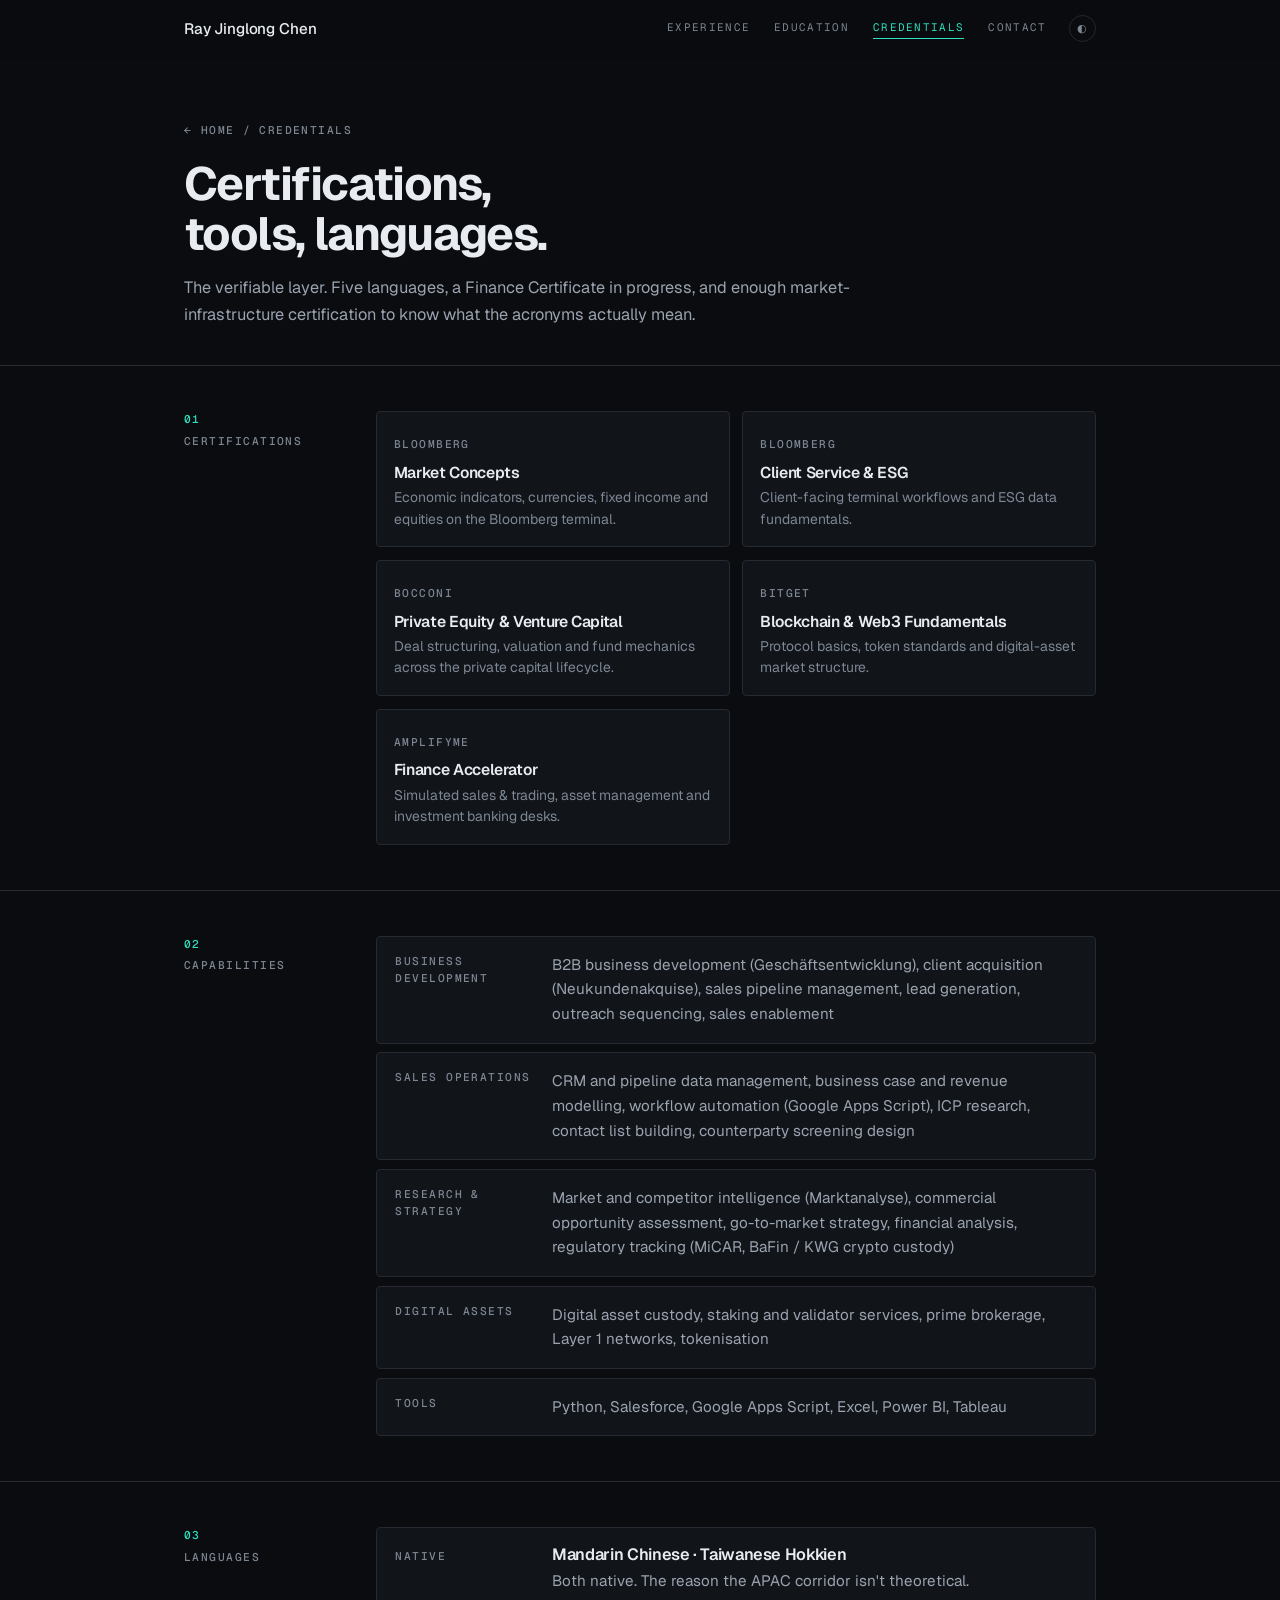
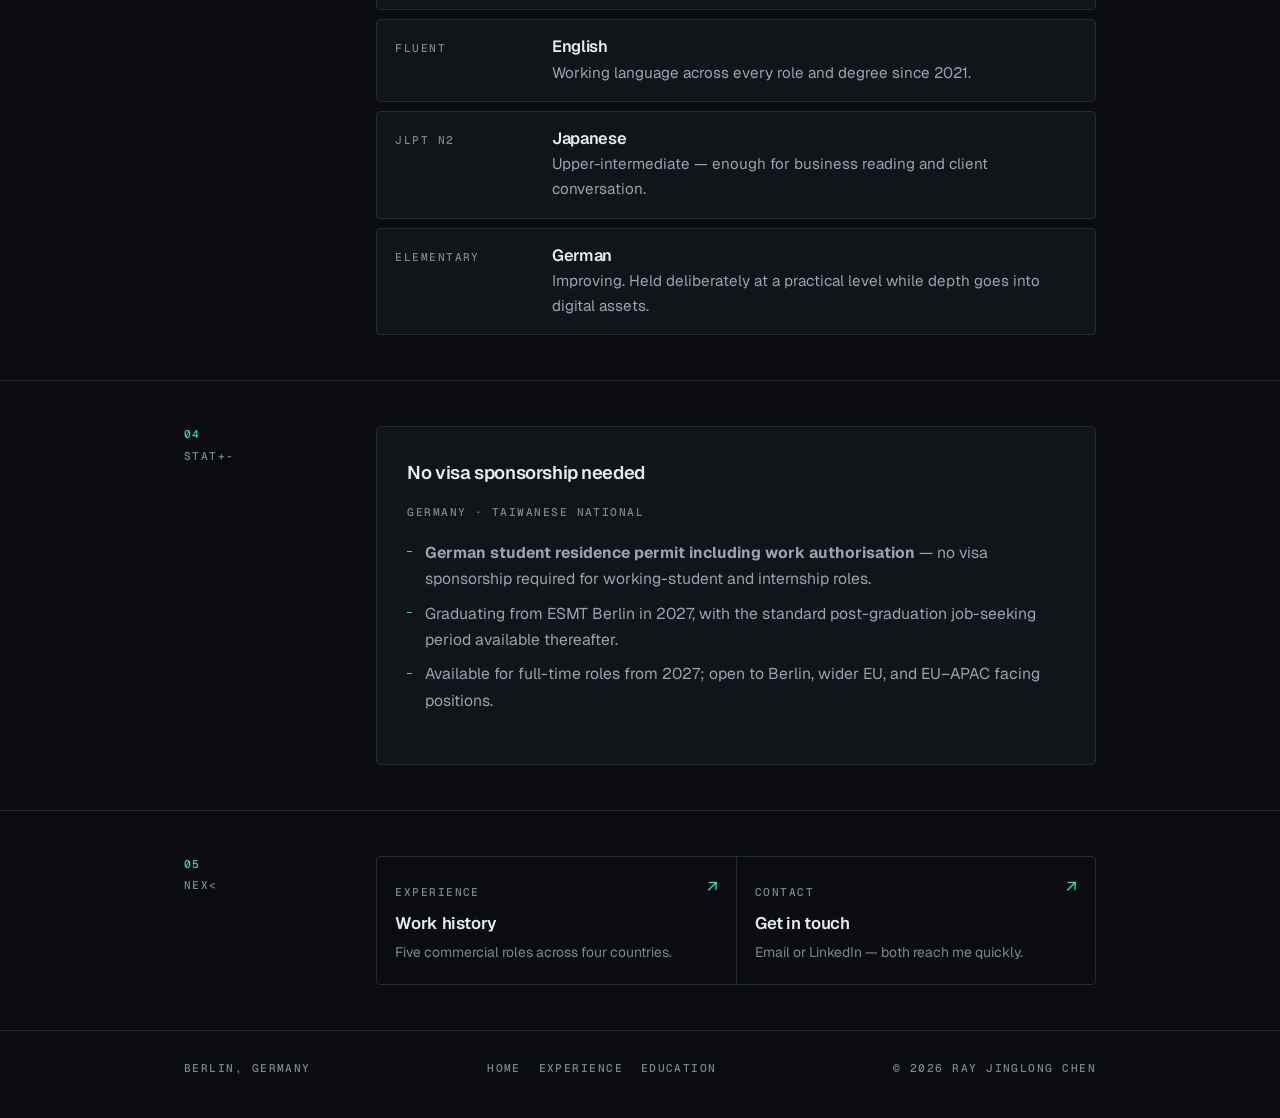
==== commit 4a3e8840: "Correct PolyU and SMU classifications - PolyU summer school was online, so Hong Kong is not a city R" ====
--- a/credentials.html
+++ b/credentials.html
@@ -11,7 +11,7 @@
 <link rel="preconnect" href="https://fonts.googleapis.com">
 <link rel="preconnect" href="https://fonts.gstatic.com" crossorigin>
 <link rel="stylesheet" href="https://fonts.googleapis.com/css2?family=Geist:wght@300..800&amp;family=Geist+Mono:wght@400;500&amp;display=swap">
-<link rel="stylesheet" href="assets/site.css?v=1785703611">
+<link rel="stylesheet" href="assets/site.css?v=1785703959">
 </head>
 <body>
 
@@ -198,6 +198,6 @@
   </div>
 </footer>
 
-<script src="assets/site.js?v=1785703611"></script>
+<script src="assets/site.js?v=1785703959"></script>
 </body>
 </html>
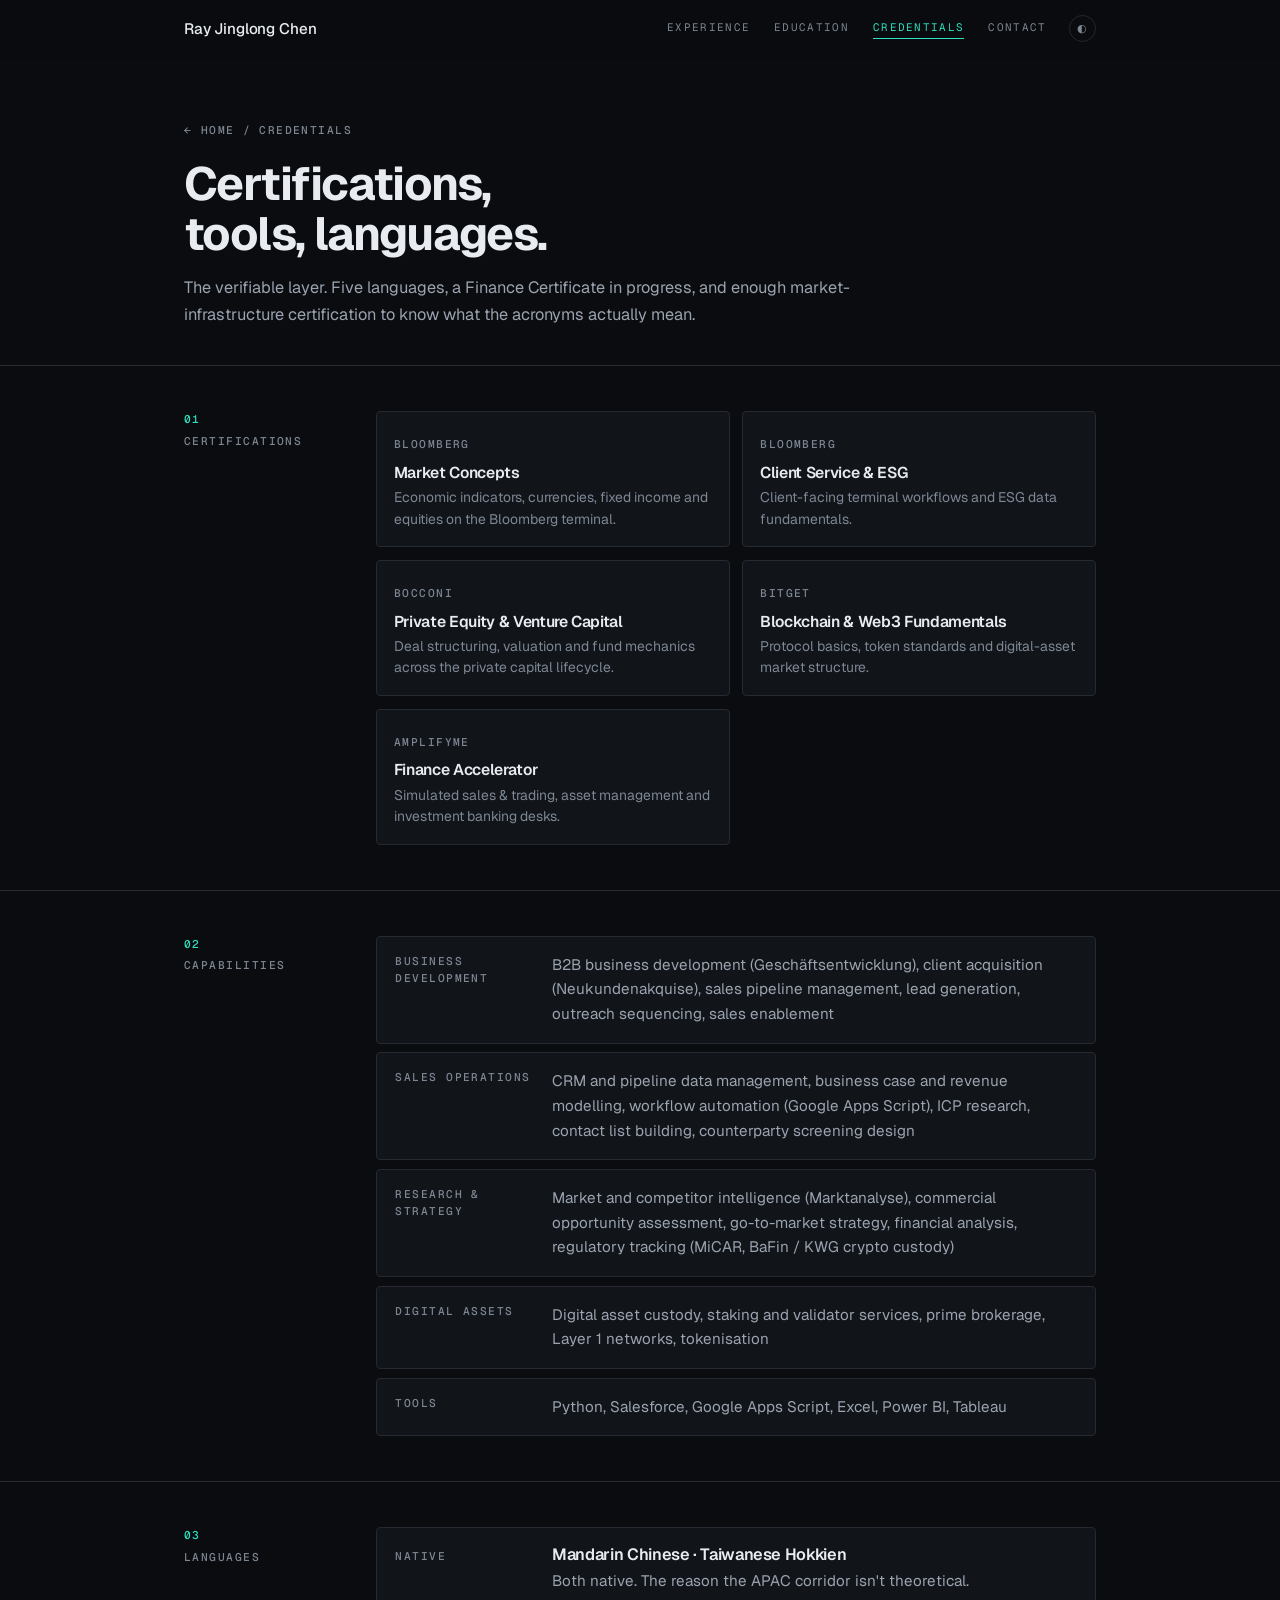
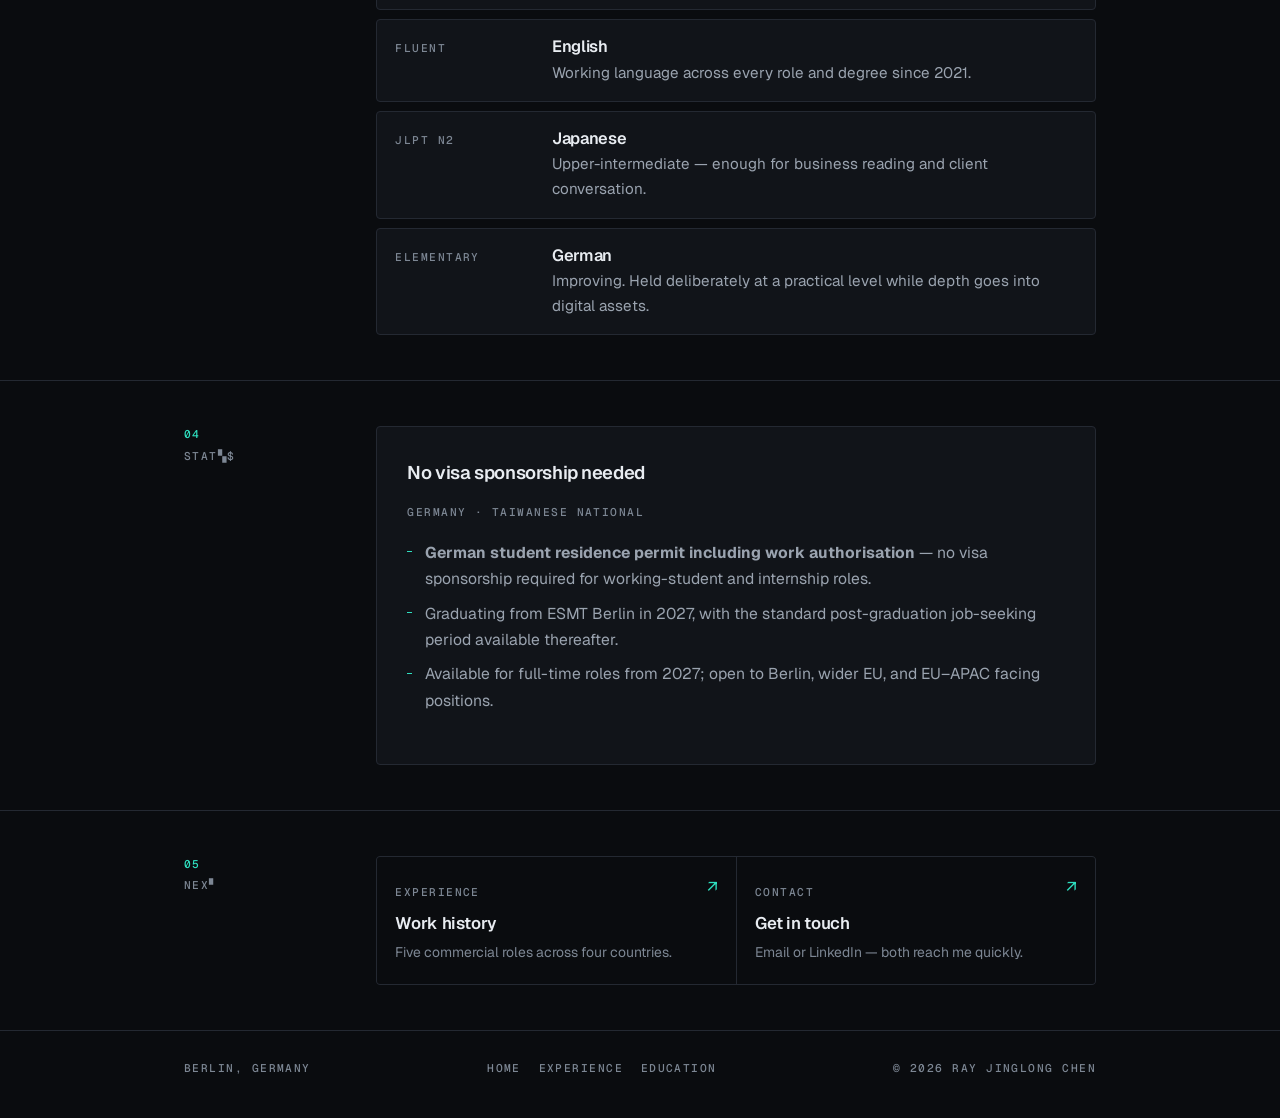
==== commit c9ab76f1: "PolyU: note the programme moved online due to COVID Ray was admitted to an onsite summer school that" ====
--- a/credentials.html
+++ b/credentials.html
@@ -11,7 +11,7 @@
 <link rel="preconnect" href="https://fonts.googleapis.com">
 <link rel="preconnect" href="https://fonts.gstatic.com" crossorigin>
 <link rel="stylesheet" href="https://fonts.googleapis.com/css2?family=Geist:wght@300..800&amp;family=Geist+Mono:wght@400;500&amp;display=swap">
-<link rel="stylesheet" href="assets/site.css?v=1785703959">
+<link rel="stylesheet" href="assets/site.css?v=1785704049">
 </head>
 <body>
 
@@ -198,6 +198,6 @@
   </div>
 </footer>
 
-<script src="assets/site.js?v=1785703959"></script>
+<script src="assets/site.js?v=1785704049"></script>
 </body>
 </html>
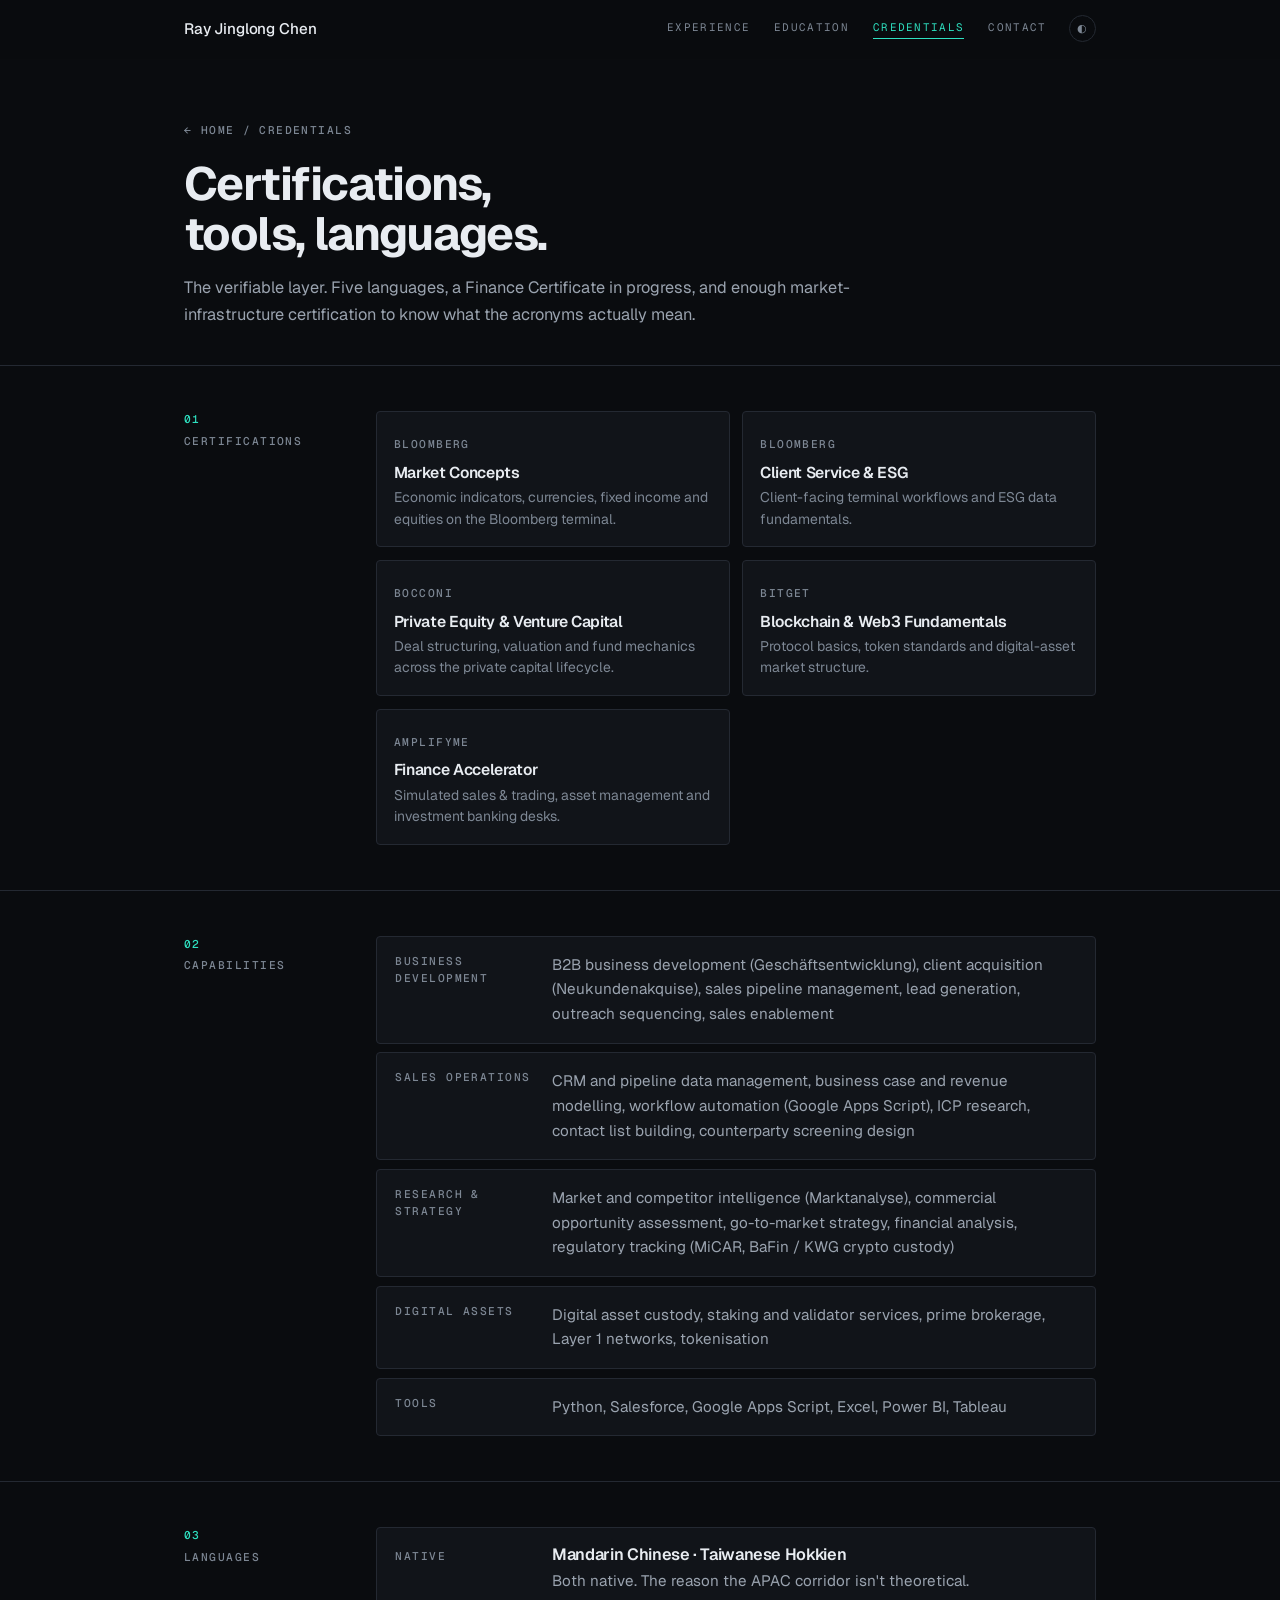
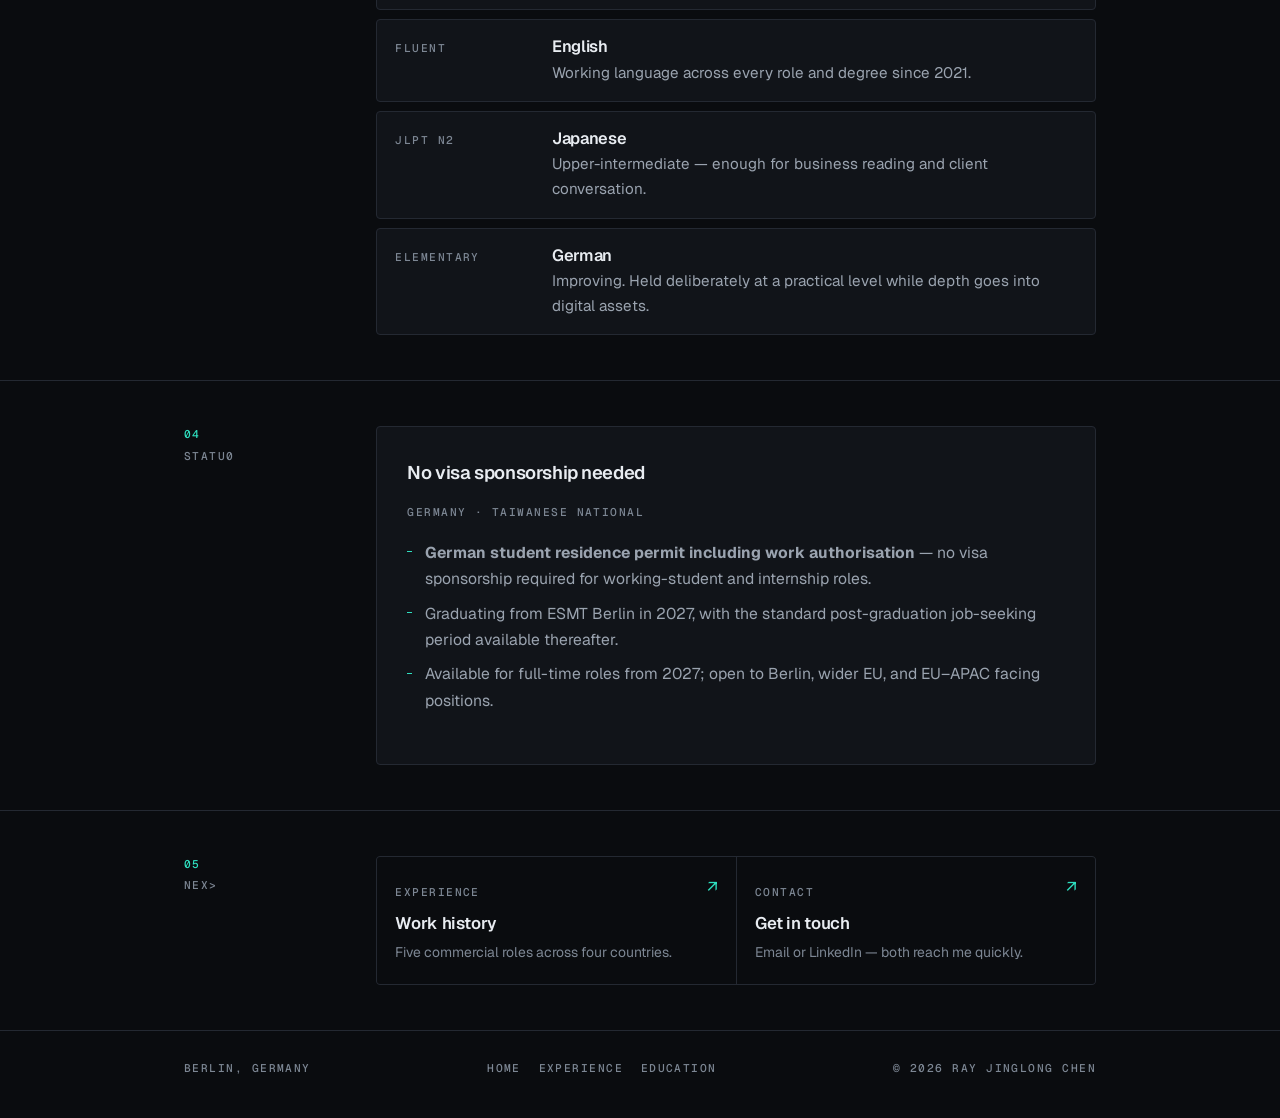
==== commit 315a9449: "PolyU: drop the COVID note" ====
--- a/credentials.html
+++ b/credentials.html
@@ -11,7 +11,7 @@
 <link rel="preconnect" href="https://fonts.googleapis.com">
 <link rel="preconnect" href="https://fonts.gstatic.com" crossorigin>
 <link rel="stylesheet" href="https://fonts.googleapis.com/css2?family=Geist:wght@300..800&amp;family=Geist+Mono:wght@400;500&amp;display=swap">
-<link rel="stylesheet" href="assets/site.css?v=1785704049">
+<link rel="stylesheet" href="assets/site.css?v=1785704117">
 </head>
 <body>
 
@@ -198,6 +198,6 @@
   </div>
 </footer>
 
-<script src="assets/site.js?v=1785704049"></script>
+<script src="assets/site.js?v=1785704117"></script>
 </body>
 </html>
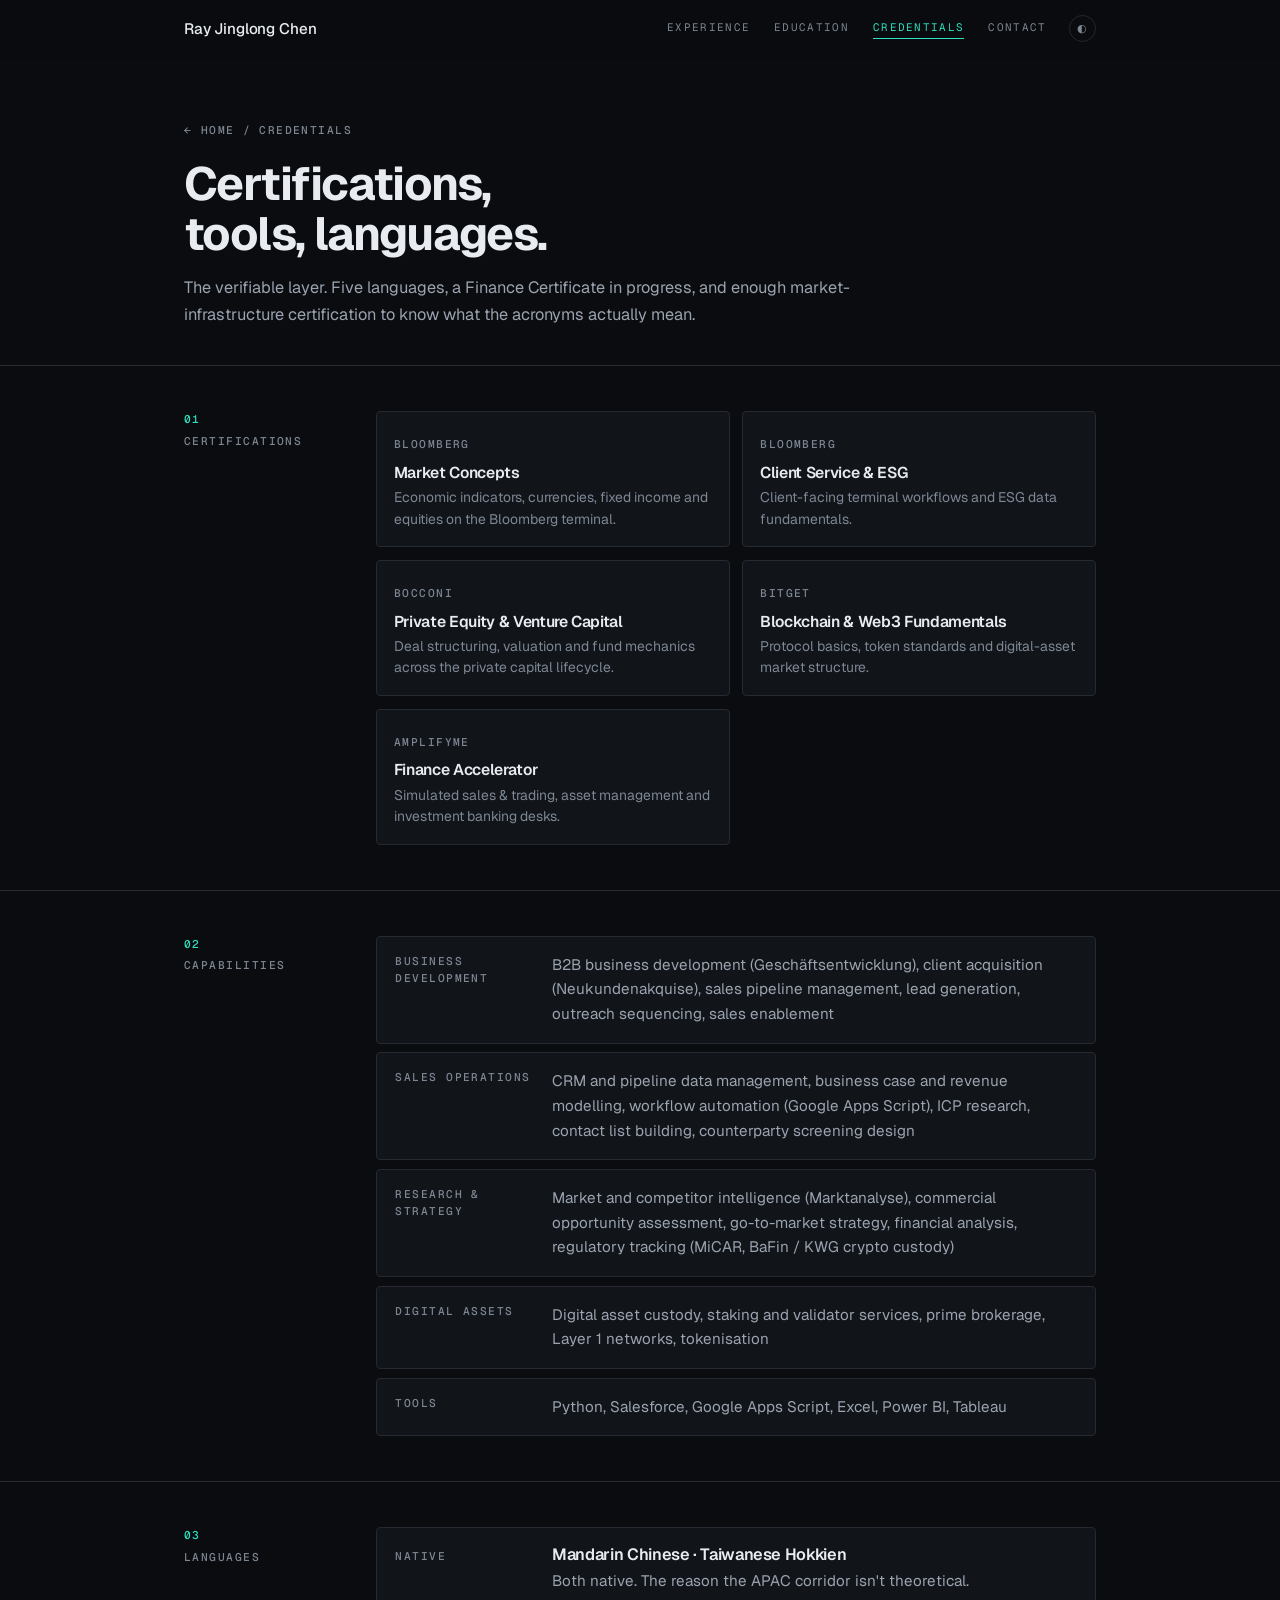
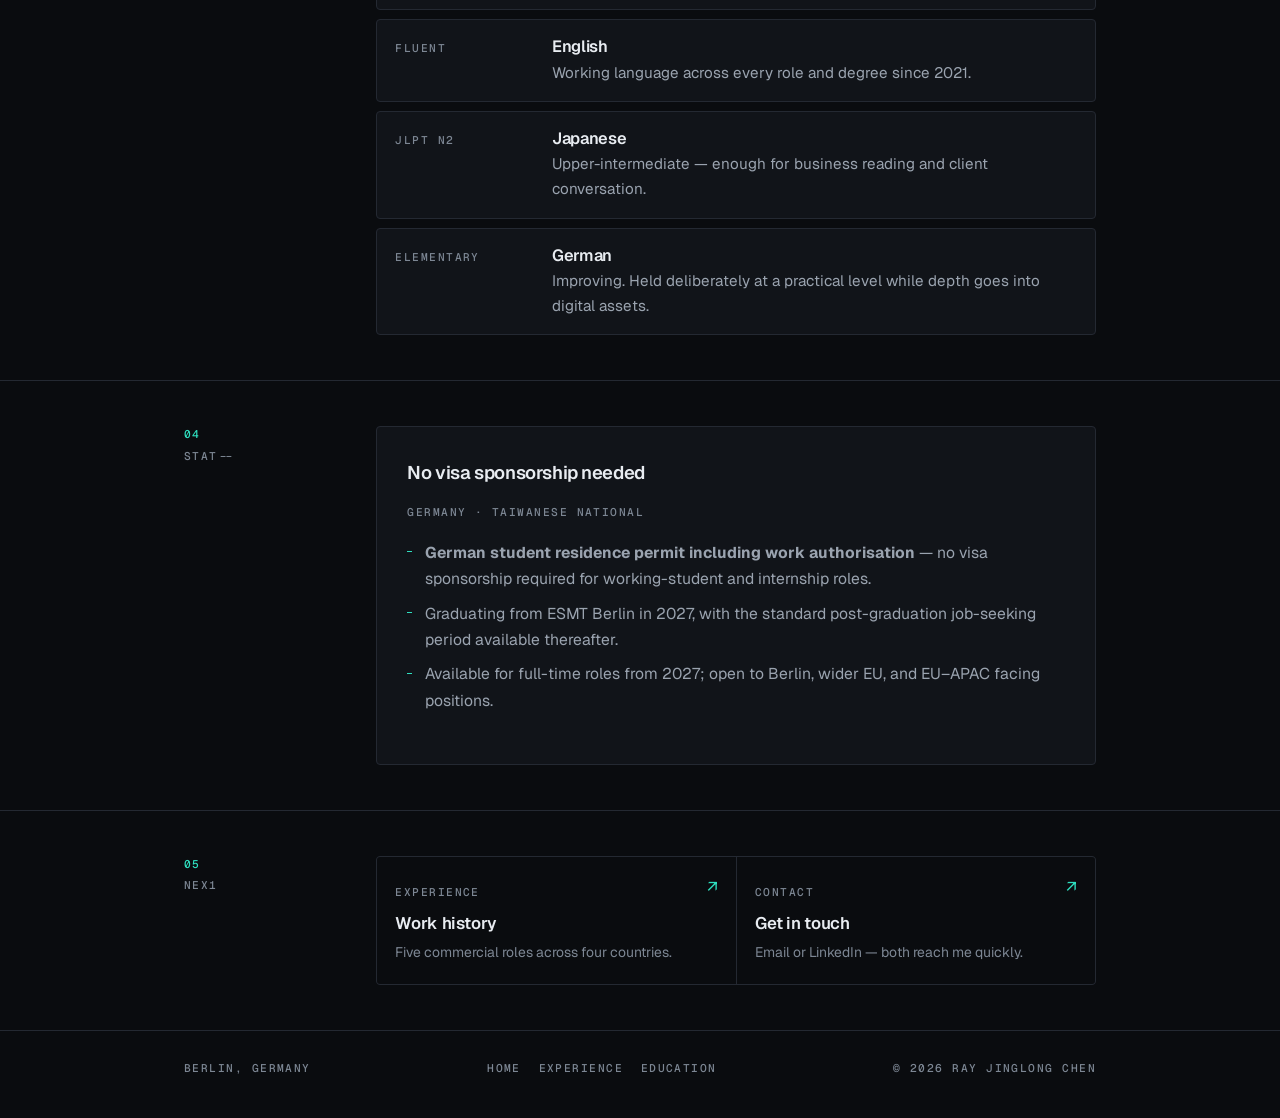
==== commit 9ec429f7: "Education: SMU row matches the other two — university and location only" ====
--- a/credentials.html
+++ b/credentials.html
@@ -11,7 +11,7 @@
 <link rel="preconnect" href="https://fonts.googleapis.com">
 <link rel="preconnect" href="https://fonts.gstatic.com" crossorigin>
 <link rel="stylesheet" href="https://fonts.googleapis.com/css2?family=Geist:wght@300..800&amp;family=Geist+Mono:wght@400;500&amp;display=swap">
-<link rel="stylesheet" href="assets/site.css?v=1785704117">
+<link rel="stylesheet" href="assets/site.css?v=1785704272">
 </head>
 <body>
 
@@ -198,6 +198,6 @@
   </div>
 </footer>
 
-<script src="assets/site.js?v=1785704117"></script>
+<script src="assets/site.js?v=1785704272"></script>
 </body>
 </html>
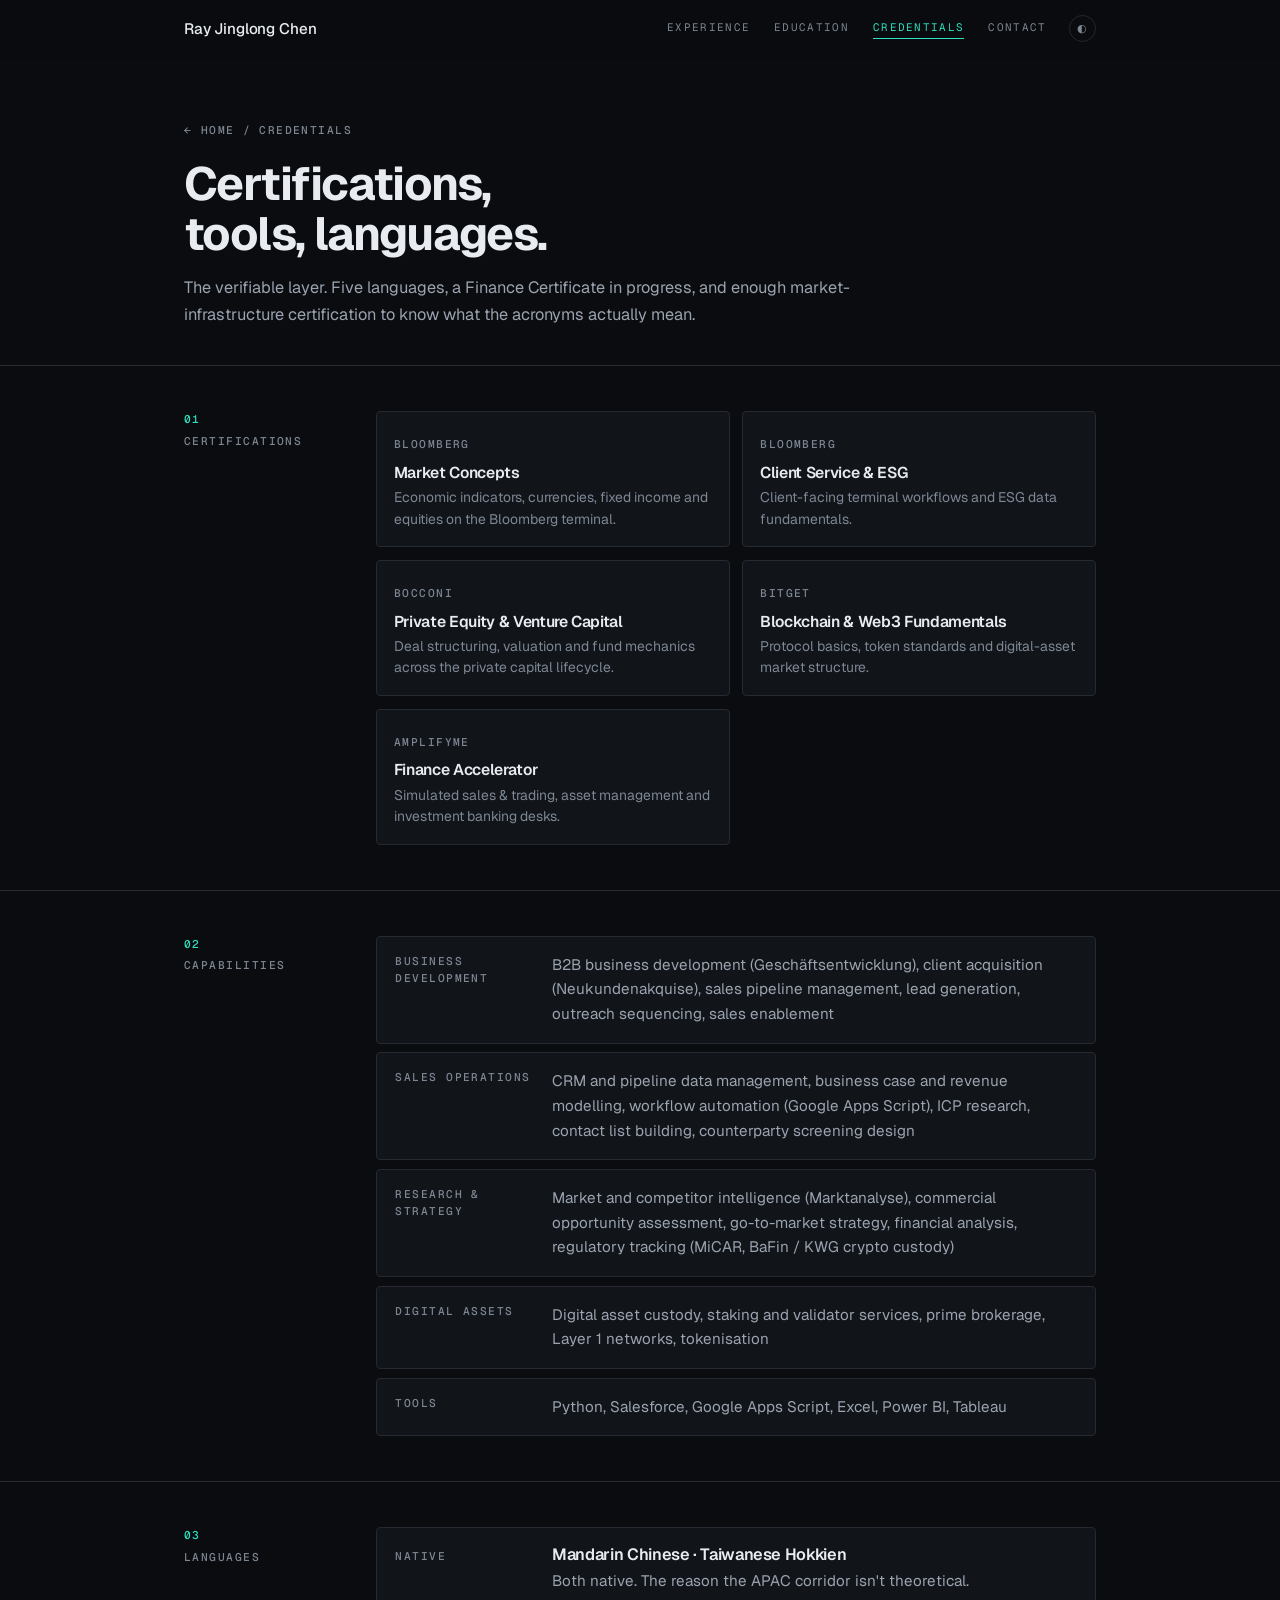
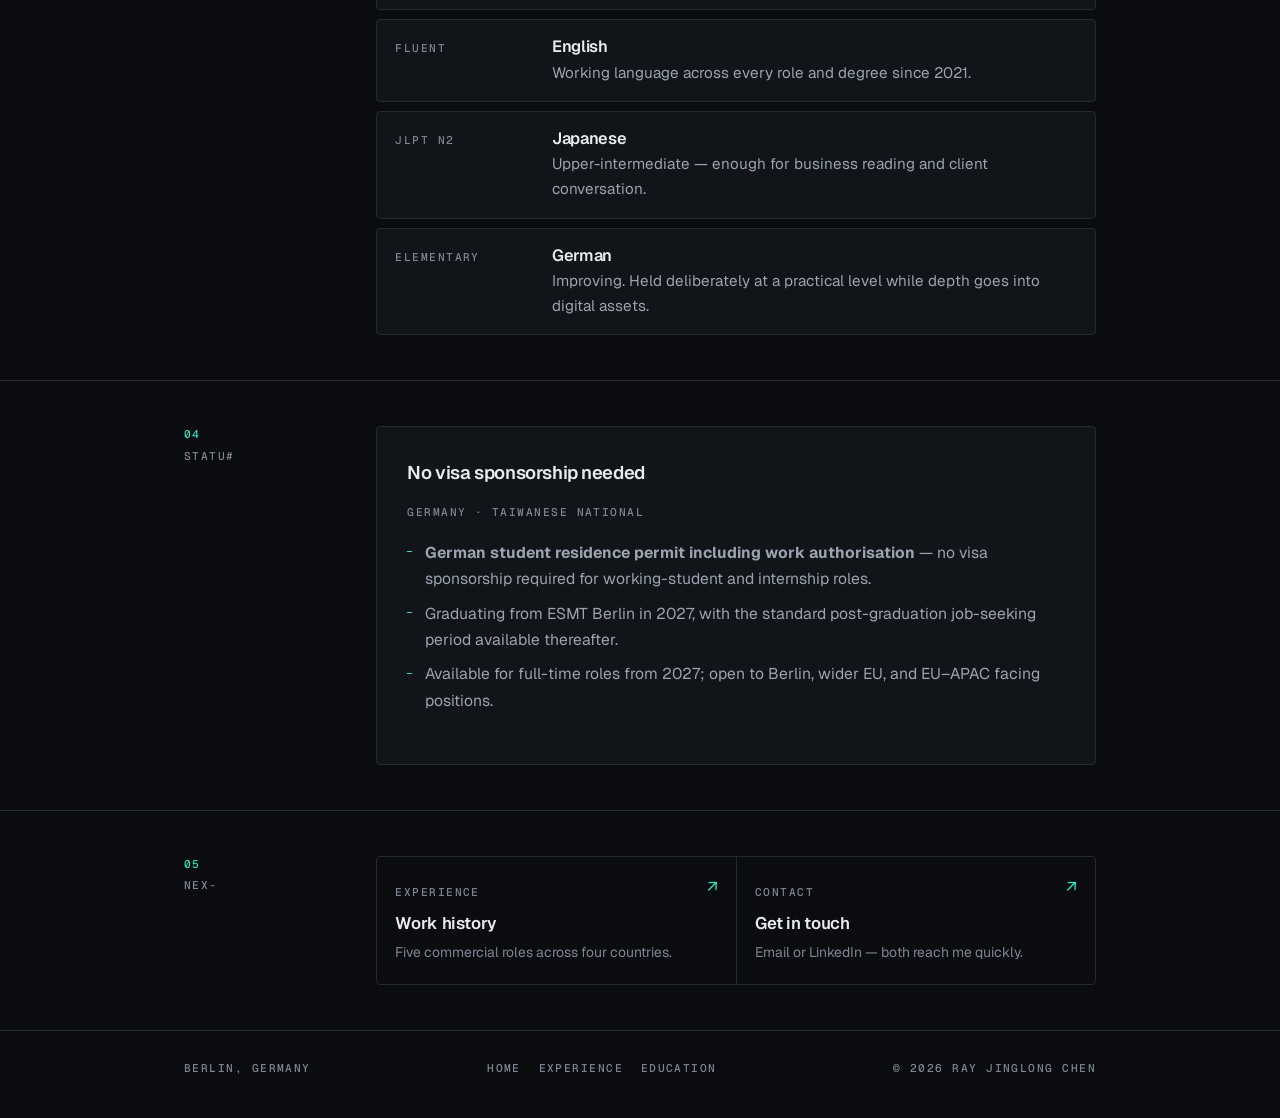
==== commit a8f1e552: "Education: shorten Aalto to the university name" ====
--- a/credentials.html
+++ b/credentials.html
@@ -11,7 +11,7 @@
 <link rel="preconnect" href="https://fonts.googleapis.com">
 <link rel="preconnect" href="https://fonts.gstatic.com" crossorigin>
 <link rel="stylesheet" href="https://fonts.googleapis.com/css2?family=Geist:wght@300..800&amp;family=Geist+Mono:wght@400;500&amp;display=swap">
-<link rel="stylesheet" href="assets/site.css?v=1785704272">
+<link rel="stylesheet" href="assets/site.css?v=1785704324">
 </head>
 <body>
 
@@ -198,6 +198,6 @@
   </div>
 </footer>
 
-<script src="assets/site.js?v=1785704272"></script>
+<script src="assets/site.js?v=1785704324"></script>
 </body>
 </html>
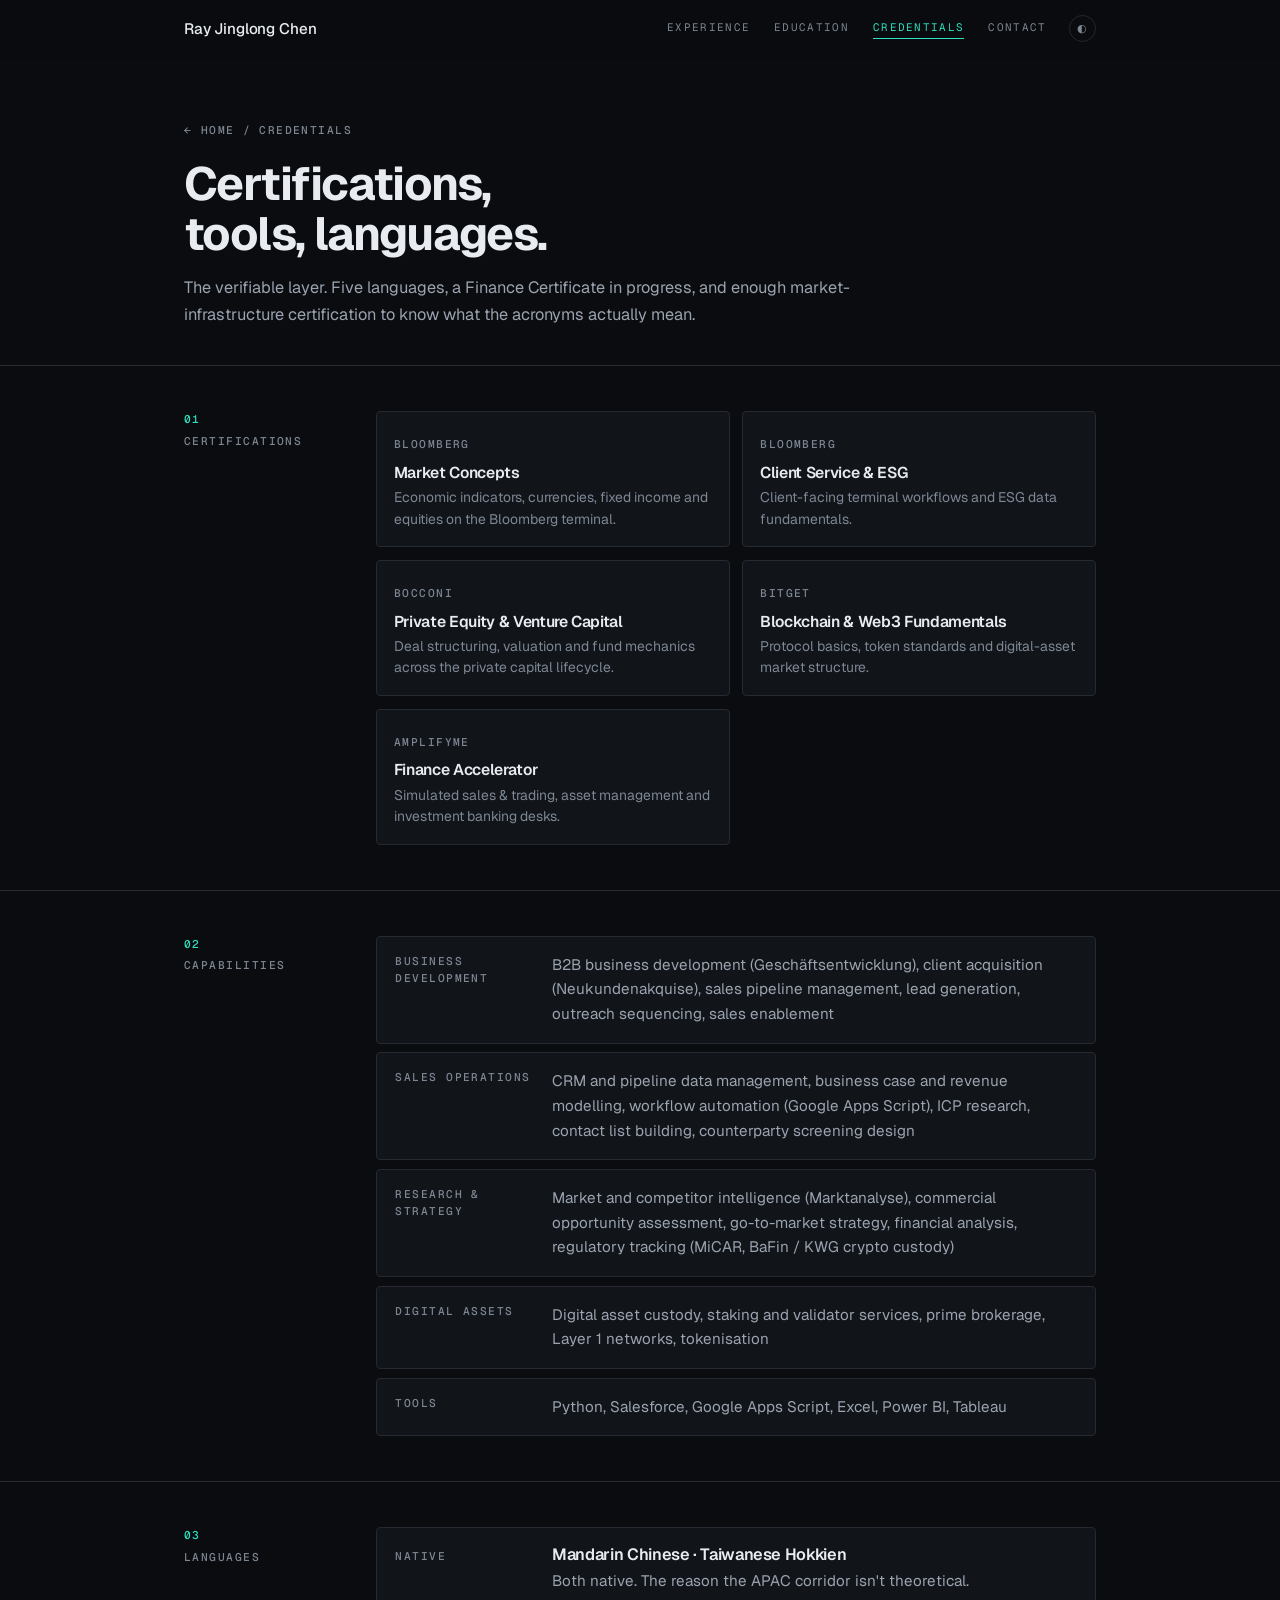
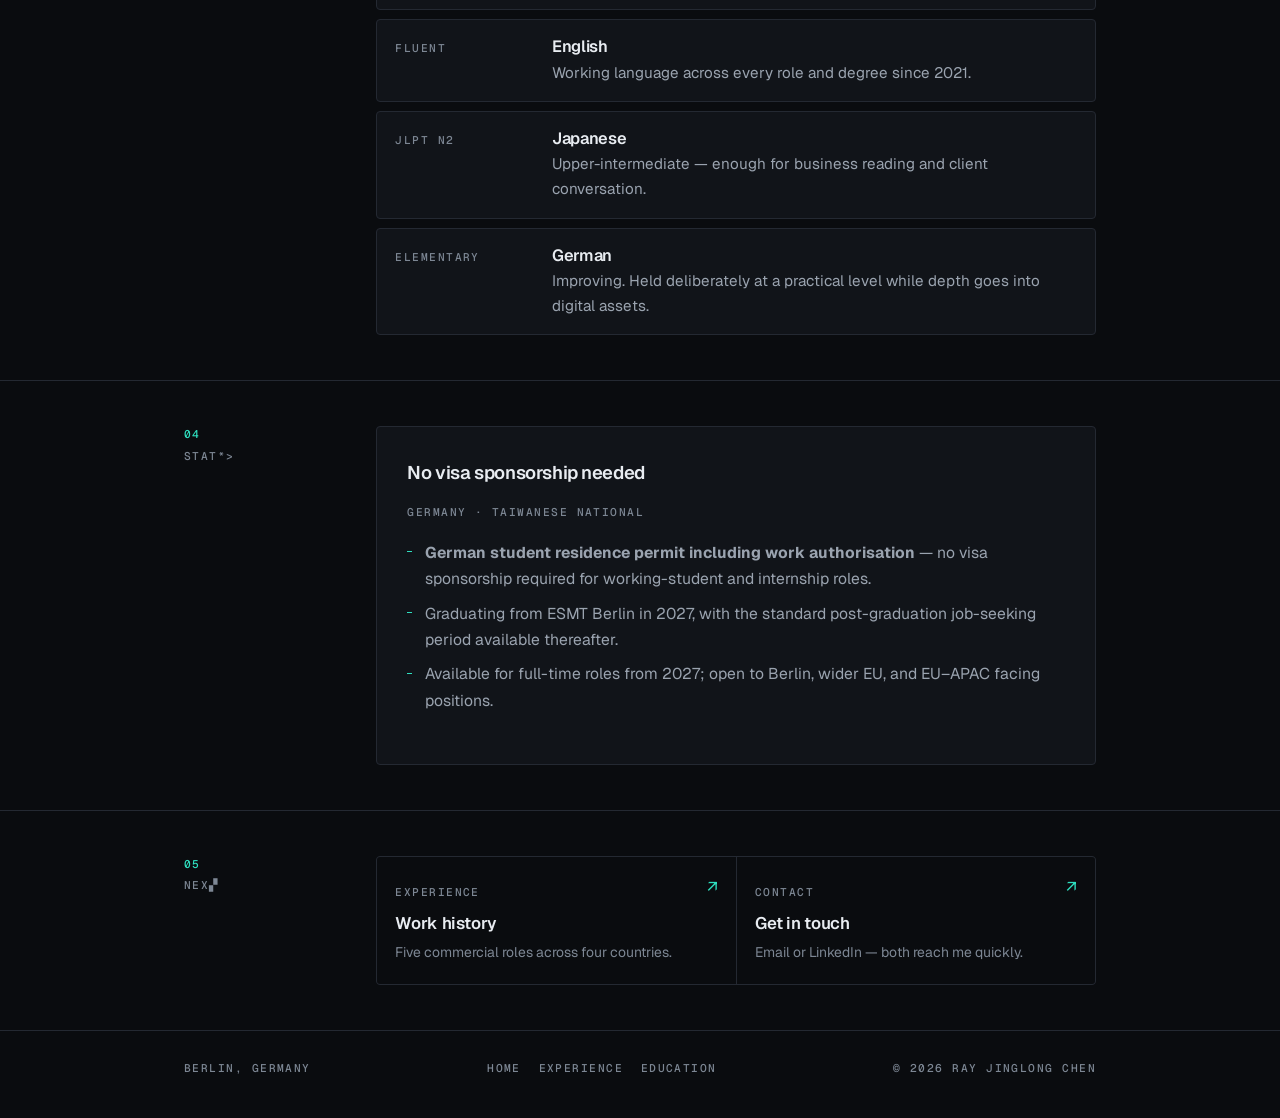
==== commit 02ee6c3d: "Map blends into the page instead of sitting in a panel Removed the border, fill and padding, added a" ====
--- a/credentials.html
+++ b/credentials.html
@@ -11,7 +11,7 @@
 <link rel="preconnect" href="https://fonts.googleapis.com">
 <link rel="preconnect" href="https://fonts.gstatic.com" crossorigin>
 <link rel="stylesheet" href="https://fonts.googleapis.com/css2?family=Geist:wght@300..800&amp;family=Geist+Mono:wght@400;500&amp;display=swap">
-<link rel="stylesheet" href="assets/site.css?v=1785704324">
+<link rel="stylesheet" href="assets/site.css?v=1785704705">
 </head>
 <body>
 
@@ -198,6 +198,6 @@
   </div>
 </footer>
 
-<script src="assets/site.js?v=1785704324"></script>
+<script src="assets/site.js?v=1785704705"></script>
 </body>
 </html>
--- a/assets/site.css
+++ b/assets/site.css
@@ -391,10 +391,20 @@
 .map-title em { font-style: normal; color: var(--accent); }
 
 .map-layout { display: grid; grid-template-columns: 1fr; gap: 0.9rem; }
-.map-box { position: relative; width: 100%; max-width: 38rem; margin: 0 auto; background: var(--paper-2); border: 1px solid var(--rule); border-radius: 4px; padding: 0.4rem; overflow: hidden; }
+/* No panel: the dot field sits directly on the page and fades at the edges,
+   so the map reads as background texture rather than a card. */
+.map-box {
+  position: relative; width: 100%; max-width: 38rem; margin: 0 auto;
+  background: none; border: none; border-radius: 0; padding: 0;
+  overflow: visible;
+}
+#worldmap {
+  -webkit-mask-image: radial-gradient(125% 115% at 50% 50%, #000 58%, transparent 94%);
+  mask-image: radial-gradient(125% 115% at 50% 50%, #000 58%, transparent 94%);
+}
 .map-box svg { display: block; width: 100%; height: auto; }
 
-.dot-land { fill: var(--land); }
+.dot-land { fill: var(--land); opacity: .62; }
 .arc { fill: none; stroke: var(--accent); stroke-width: 2; stroke-linecap: round; opacity: 0.3; transition: opacity .3s ease; }
 .arc.dim { opacity: 0.1; }
 .arc.hot { opacity: 0.8; }
@@ -422,7 +432,7 @@
   font-family: var(--mono); font-size: 26px; font-weight: 500; letter-spacing: 0.04em;
   text-transform: uppercase; fill: var(--ink-2); opacity: .75;
   transition: opacity .25s ease, fill .25s ease; pointer-events: none;
-  paint-order: stroke fill; stroke: var(--paper-2); stroke-width: 7px;
+  paint-order: stroke fill; stroke: var(--paper); stroke-width: 7px;
   stroke-linejoin: round;
 }
 .node:hover .node-label, .node.on .node-label { opacity: 1; fill: var(--ink); }
@@ -572,9 +582,8 @@
   .node .core { filter: drop-shadow(0 0 5px color-mix(in srgb, var(--accent) 75%, transparent)); }
   .node.now .core { filter: drop-shadow(0 0 9px color-mix(in srgb, var(--accent) 90%, transparent)); }
   .flyer { filter: drop-shadow(0 0 6px color-mix(in srgb, var(--accent) 85%, transparent)); }
-  .map-box { background: #070809; }
-}
-:root[data-theme="dark"] .dot-land { fill: var(--land); opacity: .85; }
+}
+:root[data-theme="dark"] .dot-land { fill: var(--land); opacity: .6; }
 :root[data-theme="dark"] .arc { opacity: .38; }
 :root[data-theme="dark"] .node .core {
   filter: drop-shadow(0 0 5px color-mix(in srgb, var(--accent) 75%, transparent));
@@ -585,7 +594,6 @@
 :root[data-theme="dark"] .flyer {
   filter: drop-shadow(0 0 6px color-mix(in srgb, var(--accent) 85%, transparent));
 }
-:root[data-theme="dark"] .map-box { background: #070809; }
 
 /* headings that resolve on hover/tap — stop the cipher glyphs reflowing the line */
 .decryptable { font-variant-numeric: tabular-nums; }
@@ -624,12 +632,11 @@
 /* ── explicit light theme must beat the OS dark media query ──────────── */
 /* Without these, a user on a dark-OS machine who toggles the site to light
    keeps the dark map treatment, because the media query still matches. */
-:root[data-theme="light"] .dot-land { fill: var(--land); opacity: 1; }
+:root[data-theme="light"] .dot-land { fill: var(--land); opacity: .7; }
 :root[data-theme="light"] .arc { opacity: .3; }
 :root[data-theme="light"] .node .core,
 :root[data-theme="light"] .node.now .core,
 :root[data-theme="light"] .flyer { filter: none; }
-:root[data-theme="light"] .map-box { background: var(--paper-2); }
 
 /* ── hero status line ────────────────────────────────── */
 /* The three facts a recruiter screens on, kept in the first viewport. */
